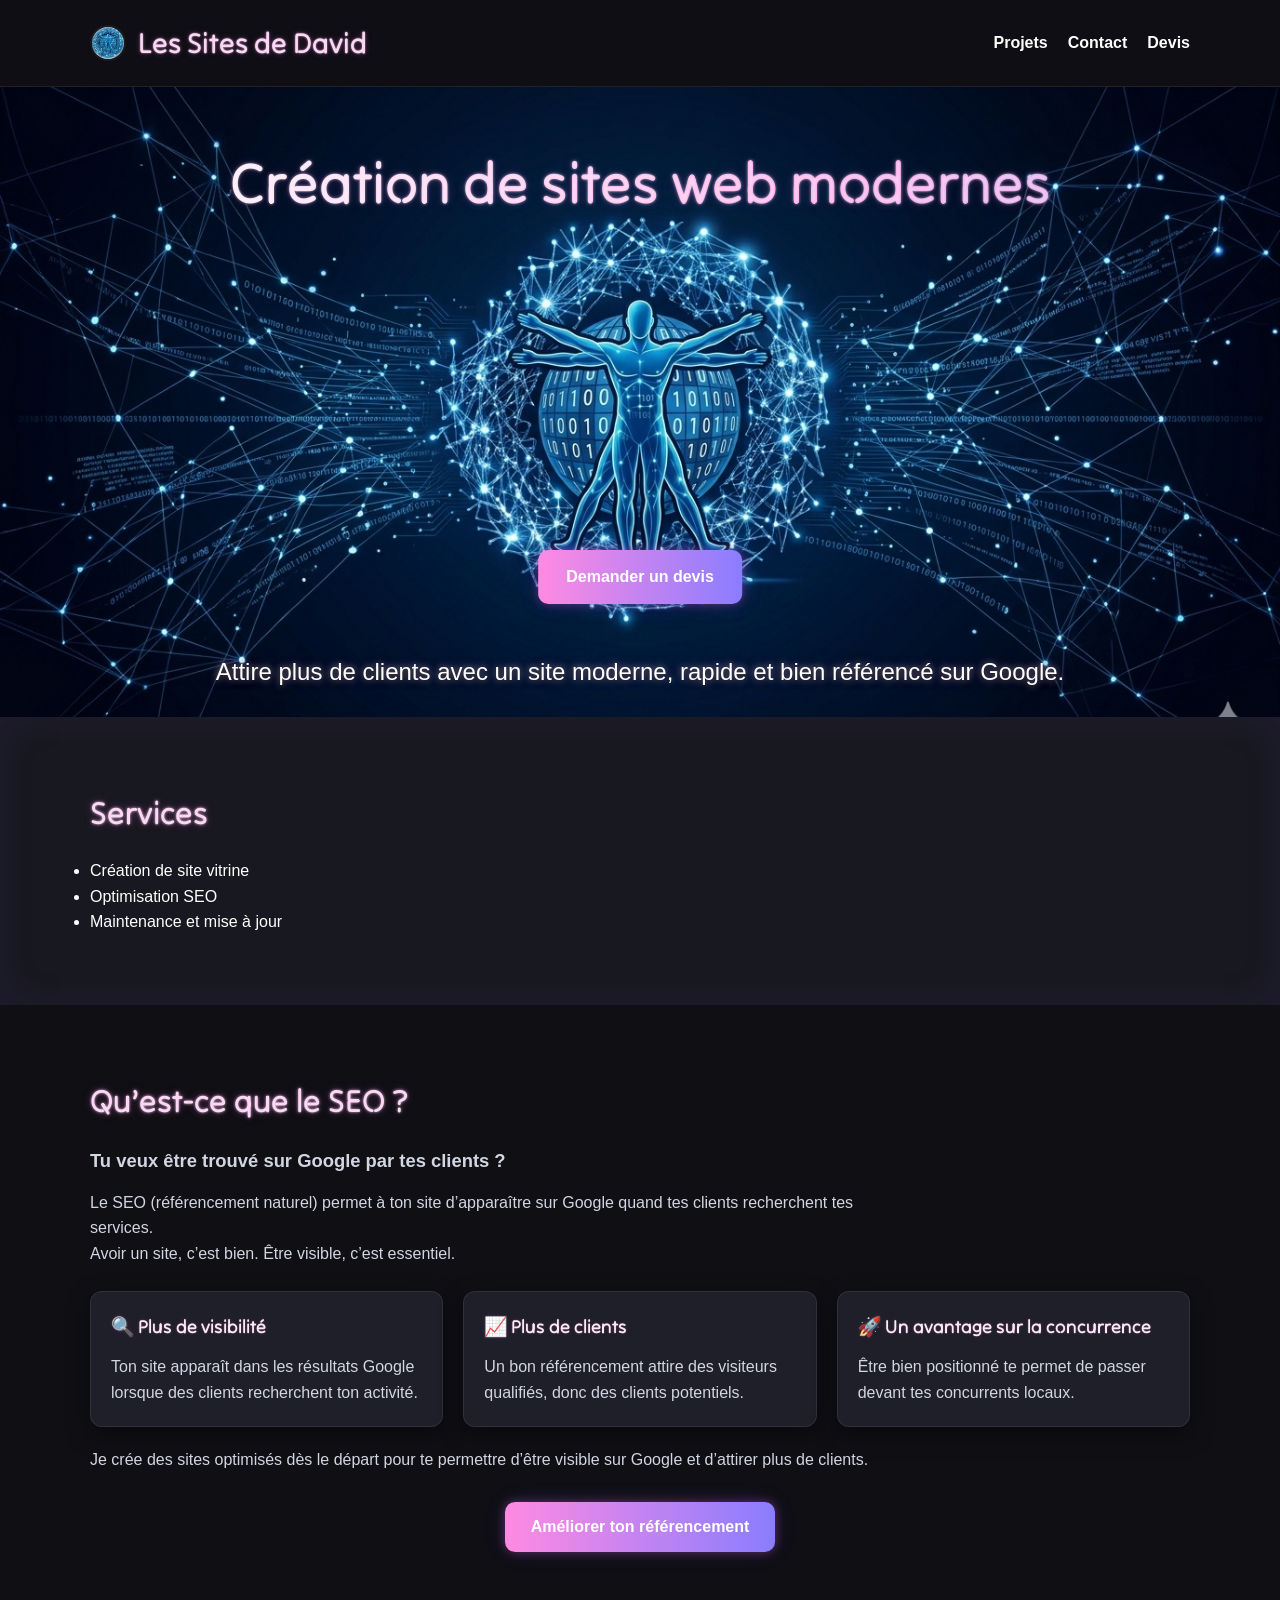
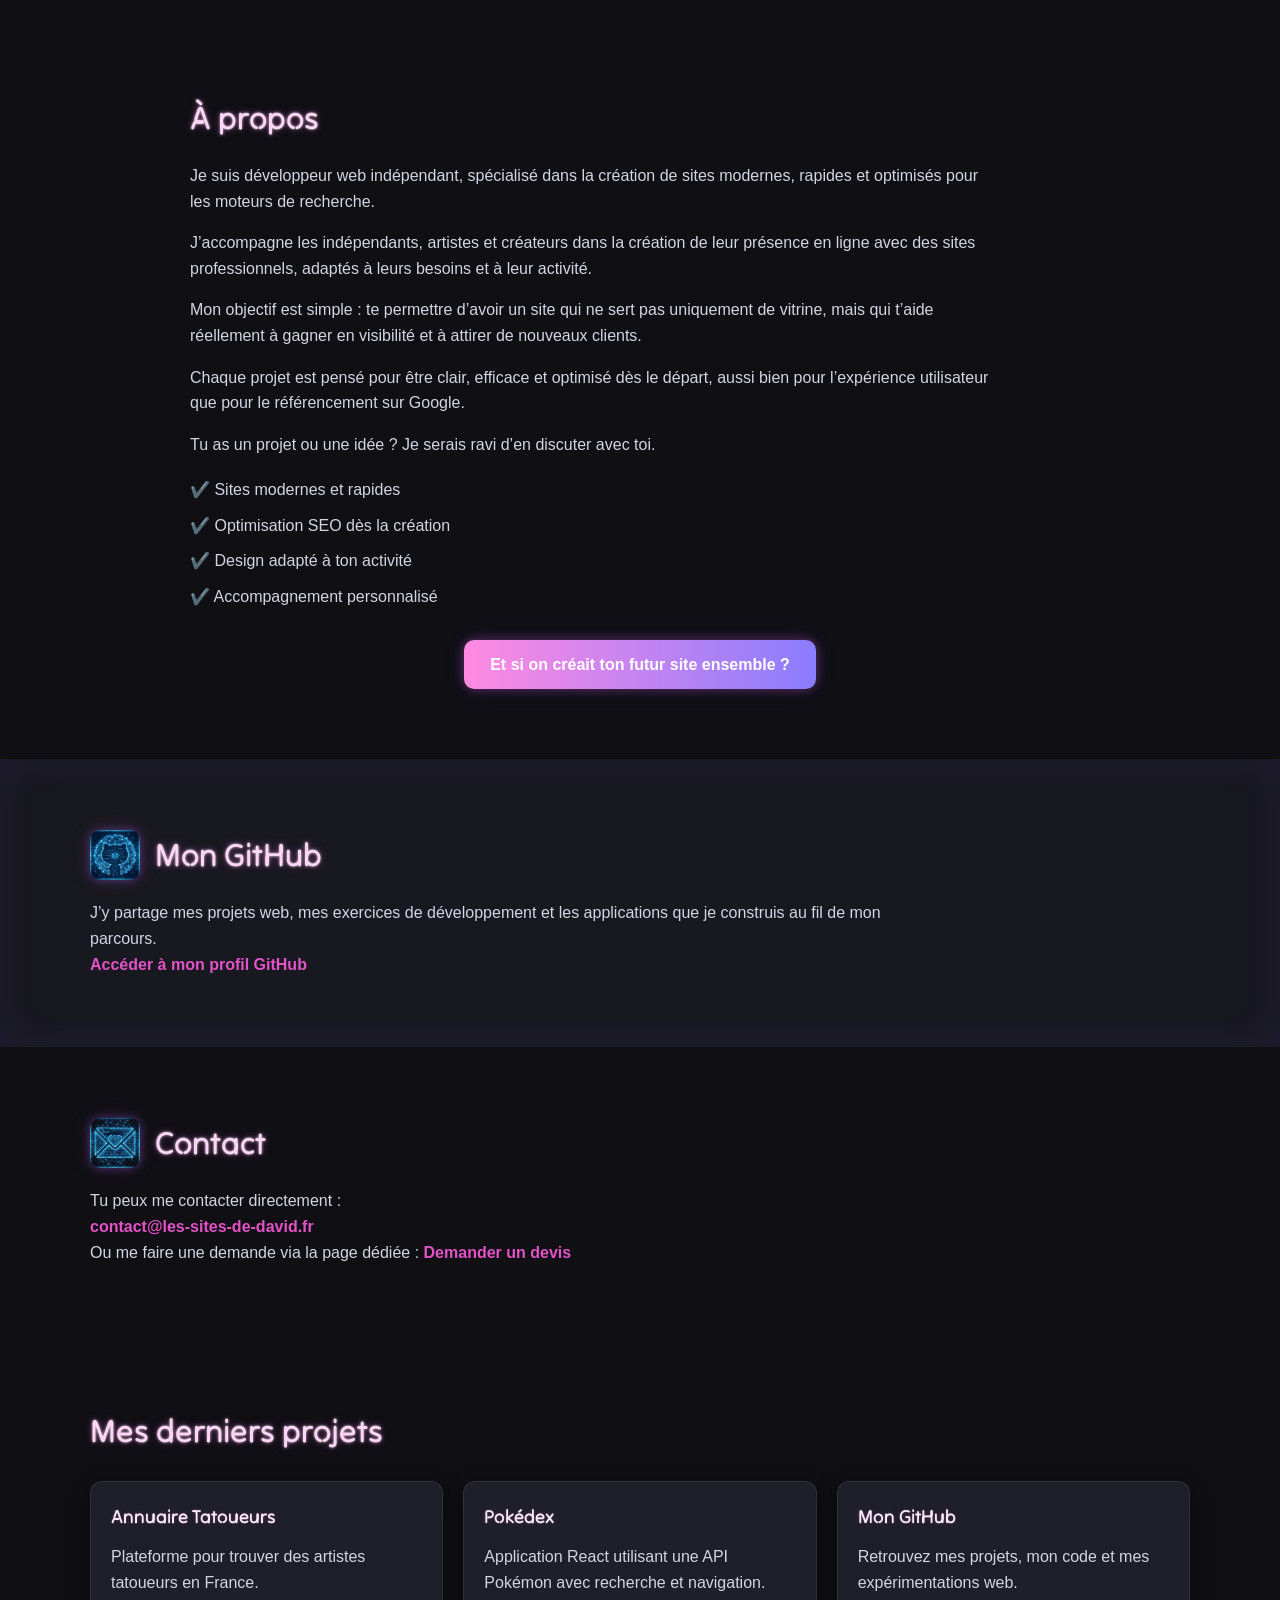
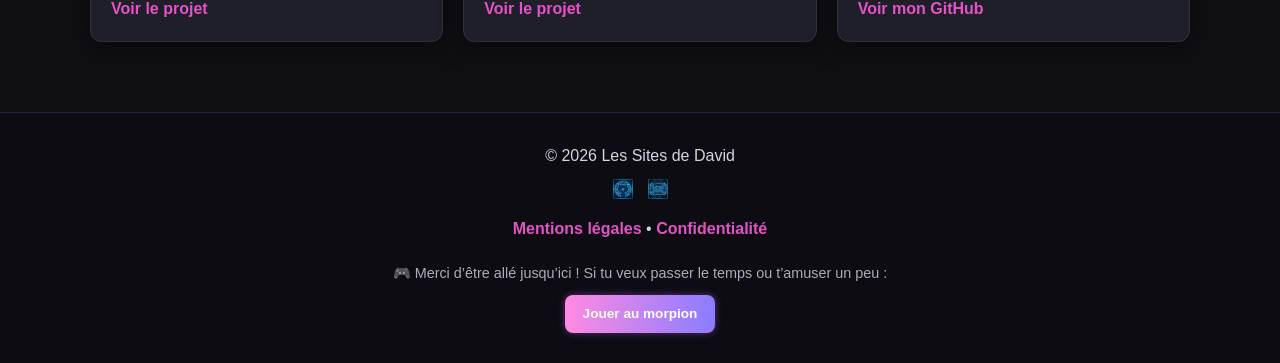
==== index.html @ b32af236 "ajout petit secret" ====
<!DOCTYPE html>
<html lang="fr">
<head>
  <meta charset="UTF-8">
  <meta name="viewport" content="width=device-width, initial-scale=1.0">
  <title>Les Sites de David | Développeur web</title>

  <meta
    name="description"
    content="Les Sites de David - Développeur web indépendant. Création de sites vitrines modernes, portfolio, projets et contact."
  >
  <meta name="author" content="David Bairet">
  <meta name="contact" content="contact@les-sites-de-david.fr">

  <link rel="icon" type="image/png" href="images/favicon.png">
  <link rel="stylesheet" href="style.css">
  <link href="https://fonts.googleapis.com/css2?family=Tilt+Neon&display=swap" rel="stylesheet">
</head>

<body>

  <!-- HEADER -->
  <header class="header">
    <div class="container">
      <h1 class="logo">
        <img src="images/logo.png" alt="Les Sites de David">
        Les Sites de David
      </h1>

      <nav>
        <ul class="nav">   
        <li><a href="#projects">Projets</a></li>
        <li><a href="#contact">Contact</a></li>
        <li><a href="devis.html" class="nav-devis">Devis</a></li>
      </nav>
    </div>
  </header>

  <!-- HERO -->
  <section class="hero">
    <div class="hero-overlay">
      <h2 class="hero-title">Création de sites web modernes</h2>
     <p class="hero-text">
  Attire plus de clients avec un site moderne, rapide et bien référencé sur Google.
</p>
      <a href="devis.html" class="cta-btn">Demander un devis</a>
    </div>
  </section>

  <!-- SERVICES -->
  <section id="services" class="section dark">
    <div class="container">
      <h2>Services</h2>
      <ul>
        <li>Création de site vitrine</li>
        <li>Optimisation SEO</li>
        <li>Maintenance et mise à jour</li>
      </ul>
    </div>
  </section>

  <!-- SEO -->
  <section class="section">
    <div class="container">
      <h2>Qu’est-ce que le SEO ?</h2>

      <p class="seo-intro">
        Tu veux être trouvé sur Google par tes clients ?
      </p>

      <p>
        Le SEO (référencement naturel) permet à ton site d’apparaître sur Google
        quand tes clients recherchent tes services.
      </p>

      <p>
        Avoir un site, c’est bien. Être visible, c’est essentiel.
      </p>

      <div class="cards">
        <div class="card">
          <h3>🔍 Plus de visibilité</h3>
          <p>
            Ton site apparaît dans les résultats Google lorsque des clients
            recherchent ton activité.
          </p>
        </div>

        <div class="card">
          <h3>📈 Plus de clients</h3>
          <p>
            Un bon référencement attire des visiteurs qualifiés, donc des clients
            potentiels.
          </p>
        </div>

        <div class="card">
          <h3>🚀 Un avantage sur la concurrence</h3>
          <p>
            Être bien positionné te permet de passer devant tes concurrents locaux.
          </p>
        </div>
      </div>

      <p class="seo-conclusion">
        Je crée des sites optimisés dès le départ pour te permettre d’être visible
        sur Google et d’attirer plus de clients.
      </p>

      <a href="devis.html" class="cta-seo">Améliorer ton référencement</a>
    </div>
  </section>

  <!-- A PROPOS -->
  <section id="about" class="section">
    <div class="container">
      <h2>À propos</h2>

      <p>
        Je suis développeur web indépendant, spécialisé dans la création de sites
        modernes, rapides et optimisés pour les moteurs de recherche.
      </p>

      <p>
        J’accompagne les indépendants, artistes et créateurs dans la création de
        leur présence en ligne avec des sites professionnels, adaptés à leurs
        besoins et à leur activité.
      </p>

      <p>
        Mon objectif est simple : te permettre d’avoir un site qui ne sert pas
        uniquement de vitrine, mais qui t’aide réellement à gagner en visibilité
        et à attirer de nouveaux clients.
      </p>

      <p>
        Chaque projet est pensé pour être clair, efficace et optimisé dès le
        départ, aussi bien pour l’expérience utilisateur que pour le référencement
        sur Google.
      </p>

      <p>
        Tu as un projet ou une idée ? Je serais ravi d’en discuter avec toi.
      </p>

      <ul class="about-list">
        <li>✔️ Sites modernes et rapides</li>
        <li>✔️ Optimisation SEO dès la création</li>
        <li>✔️ Design adapté à ton activité</li>
        <li>✔️ Accompagnement personnalisé</li>
      </ul>

      <a href="devis.html" class="cta-seo">
        Et si on créait ton futur site ensemble ?
      </a>
    </div>
  </section>

  <!-- GITHUB -->
  <section id="github" class="section dark">
    <div class="container">
      <h2 class="title-with-icon">
        <img src="images/icone-github.png" alt="GitHub">
        <span>Mon GitHub</span>
      </h2>

      <p>
        J’y partage mes projets web, mes exercices de développement
        et les applications que je construis au fil de mon parcours.
      </p>

      <p>
        <a href="https://github.com/DavidBairet" target="_blank" rel="noopener noreferrer">
          Accéder à mon profil GitHub
        </a>
      </p>
    </div>
  </section>

  <!-- CONTACT -->
  <section id="contact" class="section">
    <div class="container">
      <h2 class="title-with-icon">
        <img src="images/icone-mail.png" alt="Email">
        <span>Contact</span>
      </h2>

      <p>Tu peux me contacter directement :</p>

      <p>
        <a href="mailto:contact@les-sites-de-david.fr">
          contact@les-sites-de-david.fr
        </a>
      </p>

      <p>
        Ou me faire une demande via la page dédiée :
        <a href="devis.html">Demander un devis</a>
      </p>
    </div>
  </section>

  <!-- PROJETS -->
  <section id="projects" class="section">
    <div class="container">
      <h2>Mes derniers projets</h2>

      <div class="cards">
        <div class="card">
          <h3>Annuaire Tatoueurs</h3>
          <p>Plateforme pour trouver des artistes tatoueurs en France.</p>
          <a href="https://annuaire-tatoueurs.fr" target="_blank" rel="noopener noreferrer">
            Voir le projet
          </a>
        </div>

        <div class="card">
          <h3>Pokédex</h3>
          <p>Application React utilisant une API Pokémon avec recherche et navigation.</p>
          <a href="https://davidbairet.github.io/pokedex-react-ts/" target="_blank" rel="noopener noreferrer">
            Voir le projet
          </a>
        </div>

        <div class="card">
          <h3>Mon GitHub</h3>
          <p>Retrouvez mes projets, mon code et mes expérimentations web.</p>
          <a href="https://github.com/DavidBairet" target="_blank" rel="noopener noreferrer">
            Voir mon GitHub
          </a>
        </div>
      </div>
    </div>
  </section>

  <!-- FOOTER -->
  <footer class="footer">
    <p class="footer-copy">© 2026 Les Sites de David</p>

    <div class="footer-socials">
      <a href="https://github.com/DavidBairet" target="_blank" rel="noopener noreferrer">
        <img src="images/icone-github.png" alt="GitHub">
      </a>
      <a href="mailto:contact@les-sites-de-david.fr">
        <img src="images/icone-mail.png" alt="Email">
      </a>
    </div>

    <div class="footer-links">
      <a href="mentions-legales.html">Mentions légales</a>
      <span>•</span>
      <a href="confidentialite.html">Confidentialité</a>
    </div>

    <div class="footer-fun">
      <p>
        🎮 Merci d’être allé jusqu’ici !
        Si tu veux passer le temps ou t’amuser un peu :
      </p>

      <a href="https://davidbairet.github.io/morpion/" target="_blank" class="fun-btn">
        Jouer au morpion
      </a>
    </div>
  </footer>

  <script src="script.js"></script>
</body>
</html>
---- style.css ----
:root {
  --bg: #0f0f14;
  --bg-soft: #181820;
  --bg-card: #1f1f2a;

  --text: #ffffff;
  --text-soft: #d2d5e2;

  --accent: #e352c6;
  --accent-secondary: #7c5cff;

  --border: rgba(255, 255, 255, 0.08);
  --shadow: rgba(0, 0, 0, 0.35);
}

/* RESET */
* {
  margin: 0;
  padding: 0;
  box-sizing: border-box;
}

html {
  scroll-behavior: smooth;
}

body {
  background: var(--bg);
  color: var(--text);
  line-height: 1.6;
  font-family: Arial, sans-serif;
}

.container {
  width: 90%;
  max-width: 1100px;
  margin: auto;
}

/* HEADER */
.header {
  background: rgba(15, 15, 20, 0.9);
  backdrop-filter: blur(10px);
  border-bottom: 1px solid var(--border);
  padding: 20px 0;
}

.header .container {
  display: flex;
  justify-content: space-between;
  align-items: center;
}

/* LOGO */
.logo {
  font-family: "Tilt Neon", sans-serif;
  font-size: 1.8rem;
  font-weight: 700;
  color: #ffd6f7;
  text-shadow:
    0 0 2px rgba(255, 255, 255, 0.7),
    0 0 6px rgba(227, 82, 198, 0.35);
}

/* NAV */
.nav {
  list-style: none;
  display: flex;
  gap: 20px;
}

.nav a {
  color: var(--text);
  text-decoration: none;
  transition: 0.3s;
}

.nav a:hover {
  color: #ffd6f7;
  text-shadow:
    0 0 2px rgba(255, 255, 255, 0.6),
    0 0 6px rgba(227, 82, 198, 0.3);
}

/* HERO */
.hero {
  position: relative;
  height: 70vh;
  min-height: 500px;
  background: url("images/fond.png") center/cover no-repeat;
  background-position: center 30%;
  overflow: hidden;
}

.hero-overlay {
  display: flex;
  align-items: center;
  justify-content: center;
  height: 100%;
}

/* TITRE HERO */
.hero-title {
  position: absolute;
  top: 10%;
  left: 50%;
  transform: translateX(-50%);
  width: min(90%, 1000px);
  text-align: center;

  font-family: "Tilt Neon", sans-serif;
  font-size: 3.6rem;
  line-height: 1.15;

  background: linear-gradient(90deg, #ffffff, #ff8ae2, #8a7dff, #ffffff);
  background-size: 200% auto;

 background-clip: text;
-webkit-background-clip: text;
-webkit-text-fill-color: transparent;

  text-shadow:
    0 0 3px rgba(255, 255, 255, 0.6),
    0 0 8px rgba(227, 82, 198, 0.25);

  animation: gradientMove 10s linear infinite;
}

/* TEXTE HERO */
.hero-text {
  position: absolute;
  bottom: 4%;
  left: 50%;
  transform: translateX(-50%);
  width: min(90%, 900px);
  text-align: center;

  font-size: 1.5rem;
  font-weight: 500;
  color: #ffffff;

  text-shadow:
    0 2px 6px rgba(0, 0, 0, 0.95),
    0 0 6px rgba(255, 255, 255, 0.55),
    0 0 12px rgba(227, 82, 198, 0.35);
}

/* ANIMATION */
@keyframes gradientMove {
  0% {
    background-position: 0% center;
  }
  100% {
    background-position: 200% center;
  }
}

/* TITRES */
h1, h2, h3 {
  font-family: "Tilt Neon", sans-serif;
}

/* SECTIONS */
.section {
  padding: 70px 0;
}

.section h1,
.section h2 {
  font-size: 2rem;
  margin-bottom: 20px;
  color: #ffd6f7;
  text-shadow:
    0 0 3px rgba(255, 255, 255, 0.75),
    0 0 8px rgba(227, 82, 198, 0.4);
}

.dark {
  background: var(--bg-soft);
  box-shadow: inset 0 0 40px rgba(124, 92, 255, 0.08);
}

/* CARDS */
.cards {
  display: flex;
  gap: 20px;
  margin-top: 25px;
  flex-wrap: wrap;
}

.card {
  background: var(--bg-card);
  padding: 20px;
  border-radius: 12px;
  flex: 1 1 300px;
  border: 1px solid var(--border);
  transition: 0.3s;
  box-shadow: 0 8px 24px var(--shadow);
}

.card h3 {
  margin-bottom: 12px;
  color: #ffe8fb;
  text-shadow:
    0 0 1px rgba(255, 255, 255, 0.55),
    0 0 4px rgba(227, 82, 198, 0.2);
}



/* ICONES */
.title-with-icon {
  display: flex;
  align-items: center;
  gap: 15px;
}

.title-with-icon img {
  width: 50px;
  height: 50px;
  object-fit: contain;
  border-radius: 10px;

  filter:
    drop-shadow(0 0 4px rgba(124, 92, 255, 0.35))
    drop-shadow(0 0 8px rgba(227, 82, 198, 0.18));
}

/* TEXTES */
.section p {
  color: var(--text-soft);
  max-width: 800px;
}

/* LIENS */
a {
  color: var(--accent);
  text-decoration: none;
  font-weight: 600;
}

a:hover {
  color: #ffffff;
  text-shadow:
    0 0 2px rgba(255, 255, 255, 0.55),
    0 0 6px rgba(227, 82, 198, 0.3);
}

/* BOUTON HERO */
.cta-btn {
  position: absolute;
  left: 50%;
  bottom: 18%;
  transform: translateX(-50%);
  display: inline-block;
  padding: 14px 28px;
  border: none;
  border-radius: 10px;
  background: linear-gradient(90deg, #ff8ae2, #8a7dff);
  color: #ffffff;
  font-weight: 700;
  text-decoration: none;
  cursor: pointer;
  box-shadow:
    0 0 10px rgba(227, 82, 198, 0.35),
    0 0 20px rgba(124, 92, 255, 0.2);
  transition: 0.3s;
}

.cta-btn:hover {
  transform: translateX(-50%) translateY(-2px);
  color: #ffffff;
  box-shadow:
    0 0 14px rgba(227, 82, 198, 0.5),
    0 0 26px rgba(124, 92, 255, 0.3);
}

/* FORMULAIRE DEVIS */
.devis-form {
  max-width: 720px;
  margin: 30px auto 0;
}

.form-group {
  display: flex;
  flex-direction: column;
  margin-bottom: 20px;
}

.form-group label {
  margin-bottom: 8px;
  font-weight: 600;
}

.form-group input,
.form-group select,
.form-group textarea {
  width: 100%;
  padding: 14px 16px;
  border: 1px solid rgba(255, 255, 255, 0.18);
  border-radius: 12px;
  font: inherit;
  background: rgba(255, 255, 255, 0.06);
  color: #fff;
}

.form-group input::placeholder,
.form-group textarea::placeholder {
  color: rgba(255, 255, 255, 0.65);
}

.form-group textarea {
  resize: vertical;
  min-height: 160px;
}

.checkbox-group {
  margin-top: 10px;
}

.checkbox-label {
  display: flex;
  align-items: flex-start;
  gap: 10px;
  line-height: 1.5;
  font-weight: 400;
}

.checkbox-label input {
  width: auto;
  margin-top: 4px;
}

.form-note {
  margin-bottom: 20px;
  font-size: 0.95rem;
  opacity: 0.85;
  text-align: center;
}

/* BOUTON DU FORMULAIRE */
.devis-form .cta-btn {
  position: static;
  left: auto;
  bottom: auto;
  transform: none;
  display: block;
  width: fit-content;
  margin: 30px auto 0;
  padding: 14px 32px;
}

.devis-form .cta-btn:hover {
  transform: translateY(-2px);
}

/* FOOTER */
.footer {
  text-align: center;
  padding: 30px 20px;
  background: #0c0c12;
  border-top: 1px solid rgba(124, 92, 255, 0.2);
  color: var(--text-soft);
}

.footer-socials {
  display: flex;
  justify-content: center;
  gap: 15px;
  margin: 10px 0;
}

.footer-socials img {
  width: 20px;
  height: 20px;
  filter: none;
}

/* RESPONSIVE */
@media (max-width: 768px) {
  .hero {
    height: 75vh;
    background-position: center 35%;
  }

  .hero-title {
    font-size: 2.4rem;
  }

  .hero-text {
    font-size: 1.1rem;
  }

  .header .container {
    flex-direction: column;
    gap: 15px;
  }

  .nav {
    flex-wrap: wrap;
    justify-content: center;
  }

  .devis-form .cta-btn {
    width: 100%;
  }
}
.seo-intro {
  font-size: 1.15rem;
  font-weight: 600;
  margin-bottom: 14px;
  color: #ffffff;
}

.seo-conclusion {
  margin-top: 20px;
}

.cta-seo {
  display: block;
  width: fit-content;
  margin: 30px auto 0;
  padding: 12px 26px;
  border-radius: 10px;
  background: linear-gradient(90deg, #ff8ae2, #8a7dff);
  color: #fff;
  font-weight: 700;
  text-decoration: none;
  box-shadow:
    0 0 10px rgba(227, 82, 198, 0.35),
    0 0 20px rgba(124, 92, 255, 0.2);
  transition: 0.3s;
}

.cta-seo:hover {
  transform: translateY(-2px);
  color: #ffffff;
  box-shadow:
    0 0 14px rgba(227, 82, 198, 0.5),
    0 0 26px rgba(124, 92, 255, 0.3);
}
/* A PROPOS */
#about .container {
  max-width: 900px;
}

#about p {
  margin-bottom: 16px;
}

.about-list {
  margin: 20px 0 24px;
  padding: 0;
  list-style: none;
}

.about-list li {
  margin-bottom: 10px;
  color: var(--text-soft);
  font-weight: 500;
}
.logo {
  display: flex;
  align-items: center;
  gap: 12px;
}

.logo img {
   width: 36px;
  height: 36px;
  border-radius: 50%;
  padding: 2px;
  background: rgba(255,255,255,0.05);
}

  .footer-fun {
  margin-top: 20px;
  text-align: center;
}

.footer-fun p {
  font-size: 0.9rem;
  opacity: 0.8;
  margin-bottom: 10px;
}

.fun-btn {
  display: inline-block;
  padding: 8px 18px;
  border-radius: 8px;
  background: linear-gradient(90deg, #ff8ae2, #8a7dff);
  color: #fff;
  font-size: 0.85rem;
  text-decoration: none;
  box-shadow:
    0 0 6px rgba(227, 82, 198, 0.3),
    0 0 12px rgba(124, 92, 255, 0.2);
  transition: 0.3s;
}

.fun-btn:hover {
  transform: translateY(-2px);
  box-shadow:
    0 0 10px rgba(227, 82, 198, 0.5),
    0 0 18px rgba(124, 92, 255, 0.3);
}
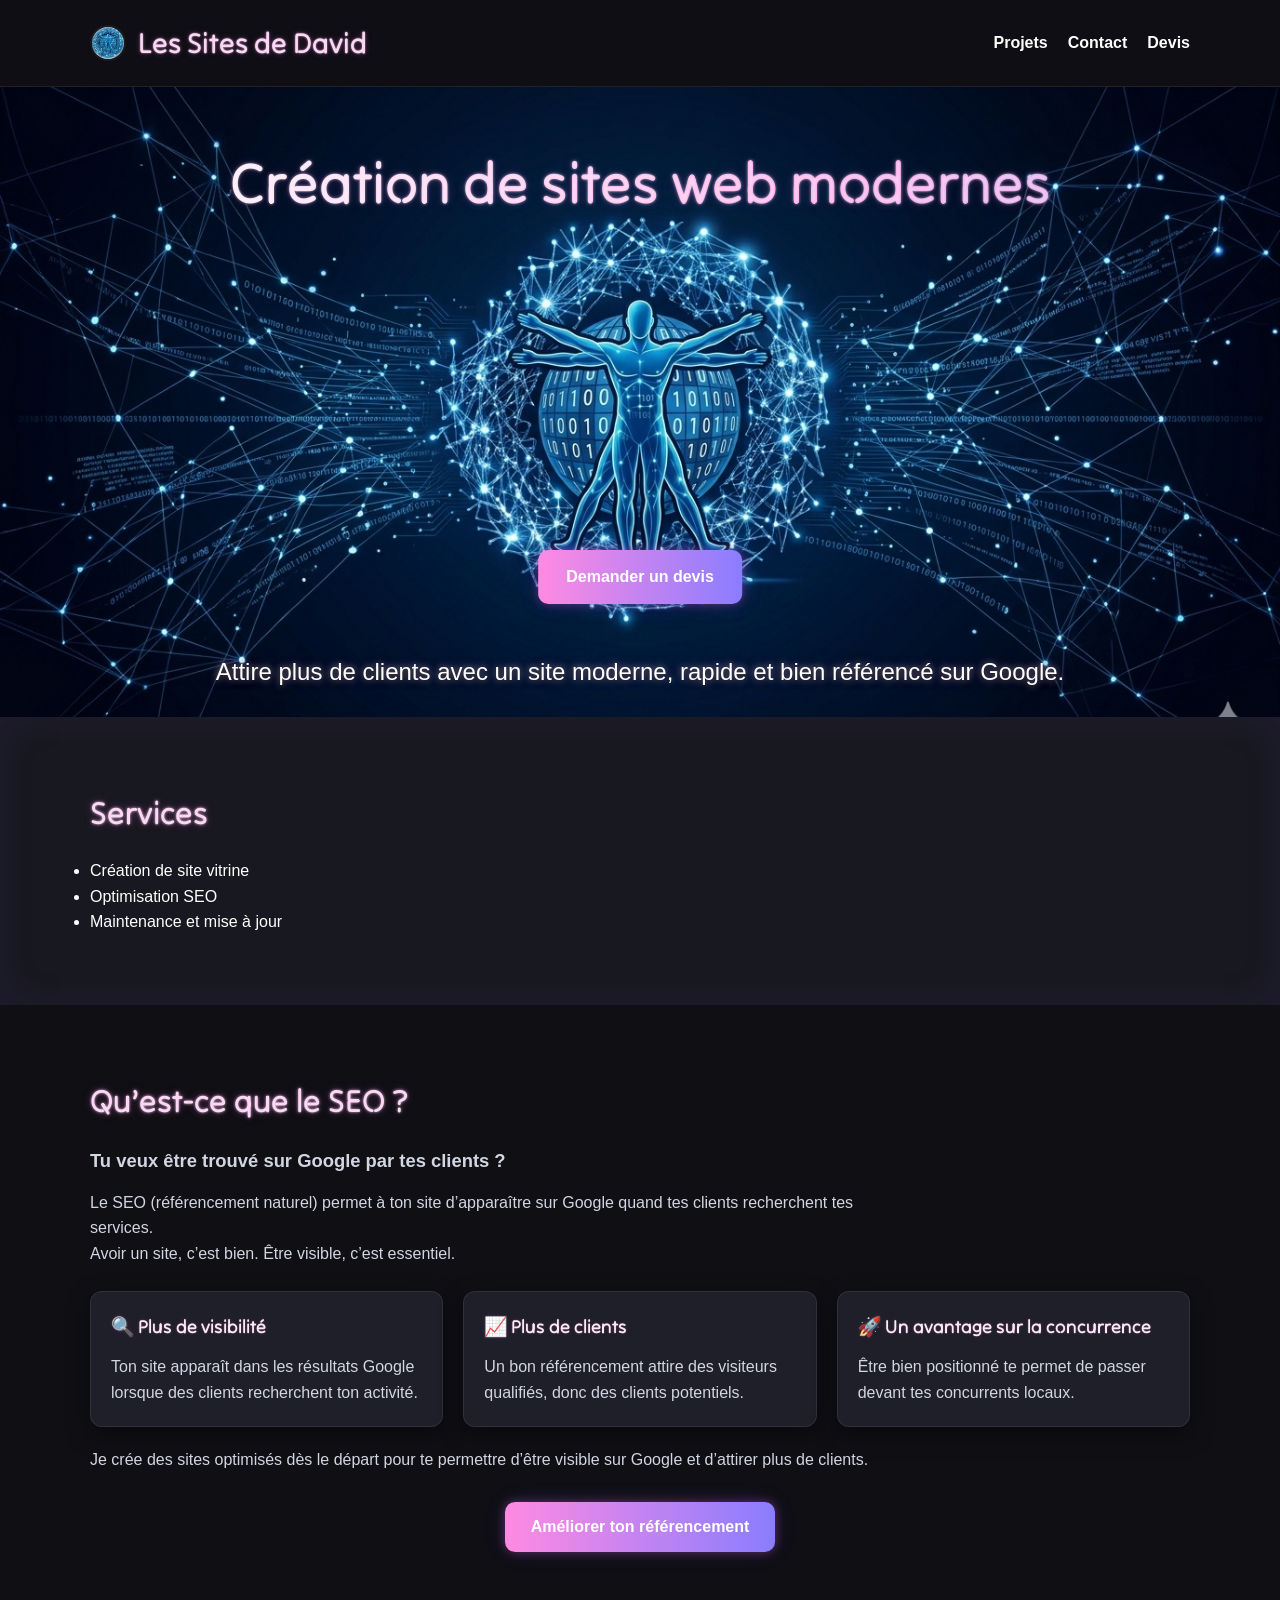
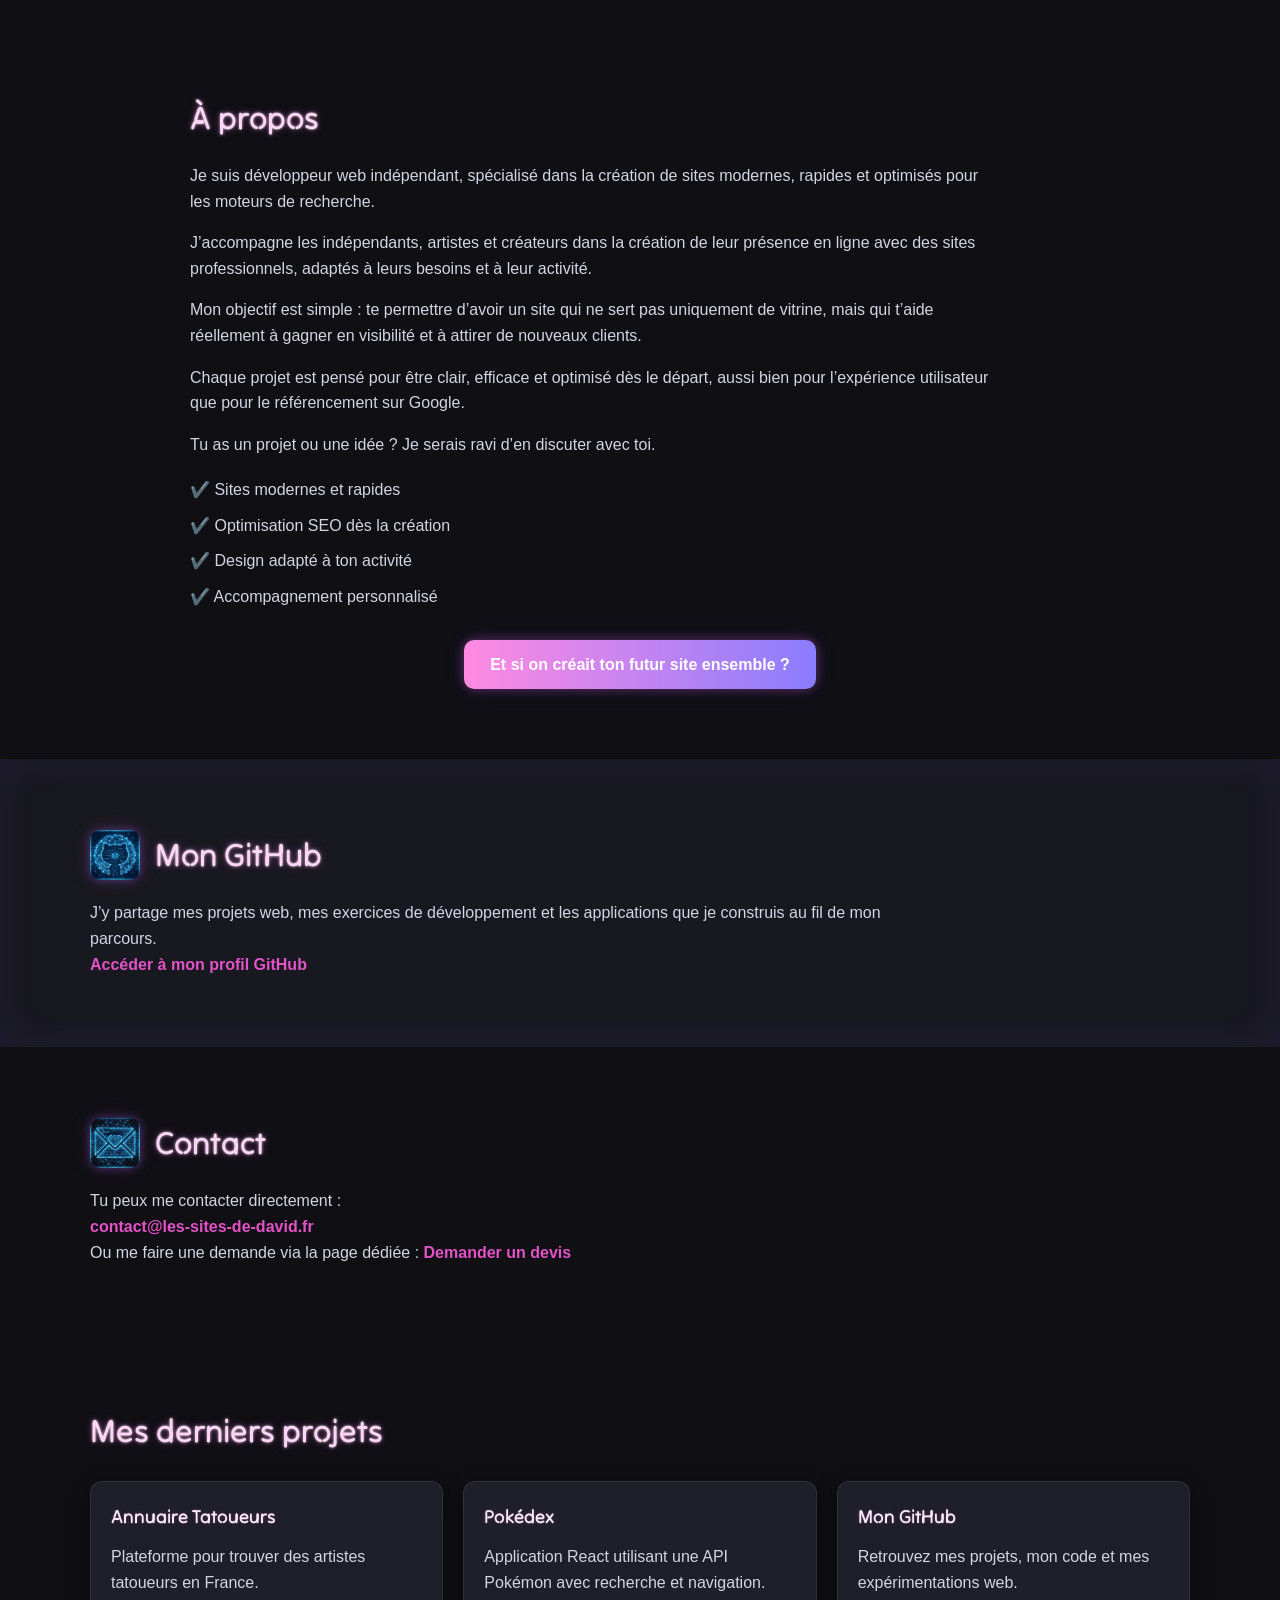
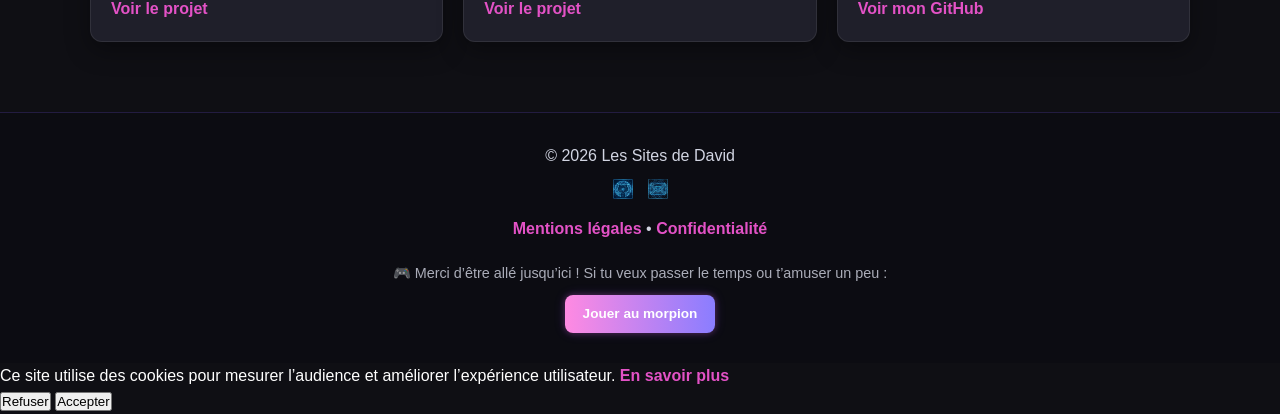
==== commit 013c9efb: "ajout cookies" ====
--- a/index.html
+++ b/index.html
@@ -16,7 +16,6 @@
   <link rel="stylesheet" href="style.css">
   <link href="https://fonts.googleapis.com/css2?family=Tilt+Neon&display=swap" rel="stylesheet">
 </head>
-
 <body>
 
   <!-- HEADER -->
@@ -28,10 +27,11 @@
       </h1>
 
       <nav>
-        <ul class="nav">   
-        <li><a href="#projects">Projets</a></li>
-        <li><a href="#contact">Contact</a></li>
-        <li><a href="devis.html" class="nav-devis">Devis</a></li>
+        <ul class="nav">
+          <li><a href="#projects">Projets</a></li>
+          <li><a href="#contact">Contact</a></li>
+          <li><a href="devis.html" class="nav-devis">Devis</a></li>
+        </ul>
       </nav>
     </div>
   </header>
@@ -40,9 +40,9 @@
   <section class="hero">
     <div class="hero-overlay">
       <h2 class="hero-title">Création de sites web modernes</h2>
-     <p class="hero-text">
-  Attire plus de clients avec un site moderne, rapide et bien référencé sur Google.
-</p>
+      <p class="hero-text">
+        Attire plus de clients avec un site moderne, rapide et bien référencé sur Google.
+      </p>
       <a href="devis.html" class="cta-btn">Demander un devis</a>
     </div>
   </section>
@@ -264,6 +264,20 @@
     </div>
   </footer>
 
+  <!-- BANNIÈRE COOKIES -->
+  <div id="cookie-banner" class="cookie-banner" hidden>
+    <div class="cookie-banner__content">
+      <p>
+        Ce site utilise des cookies pour mesurer l’audience et améliorer l’expérience utilisateur.
+        <a href="confidentialite.html">En savoir plus</a>
+      </p>
+      <div class="cookie-banner__actions">
+        <button id="cookie-refuse" type="button" class="cookie-btn cookie-btn--secondary">Refuser</button>
+        <button id="cookie-accept" type="button" class="cookie-btn cookie-btn--primary">Accepter</button>
+      </div>
+    </div>
+  </div>
+
   <script src="script.js"></script>
 </body>
 </html>
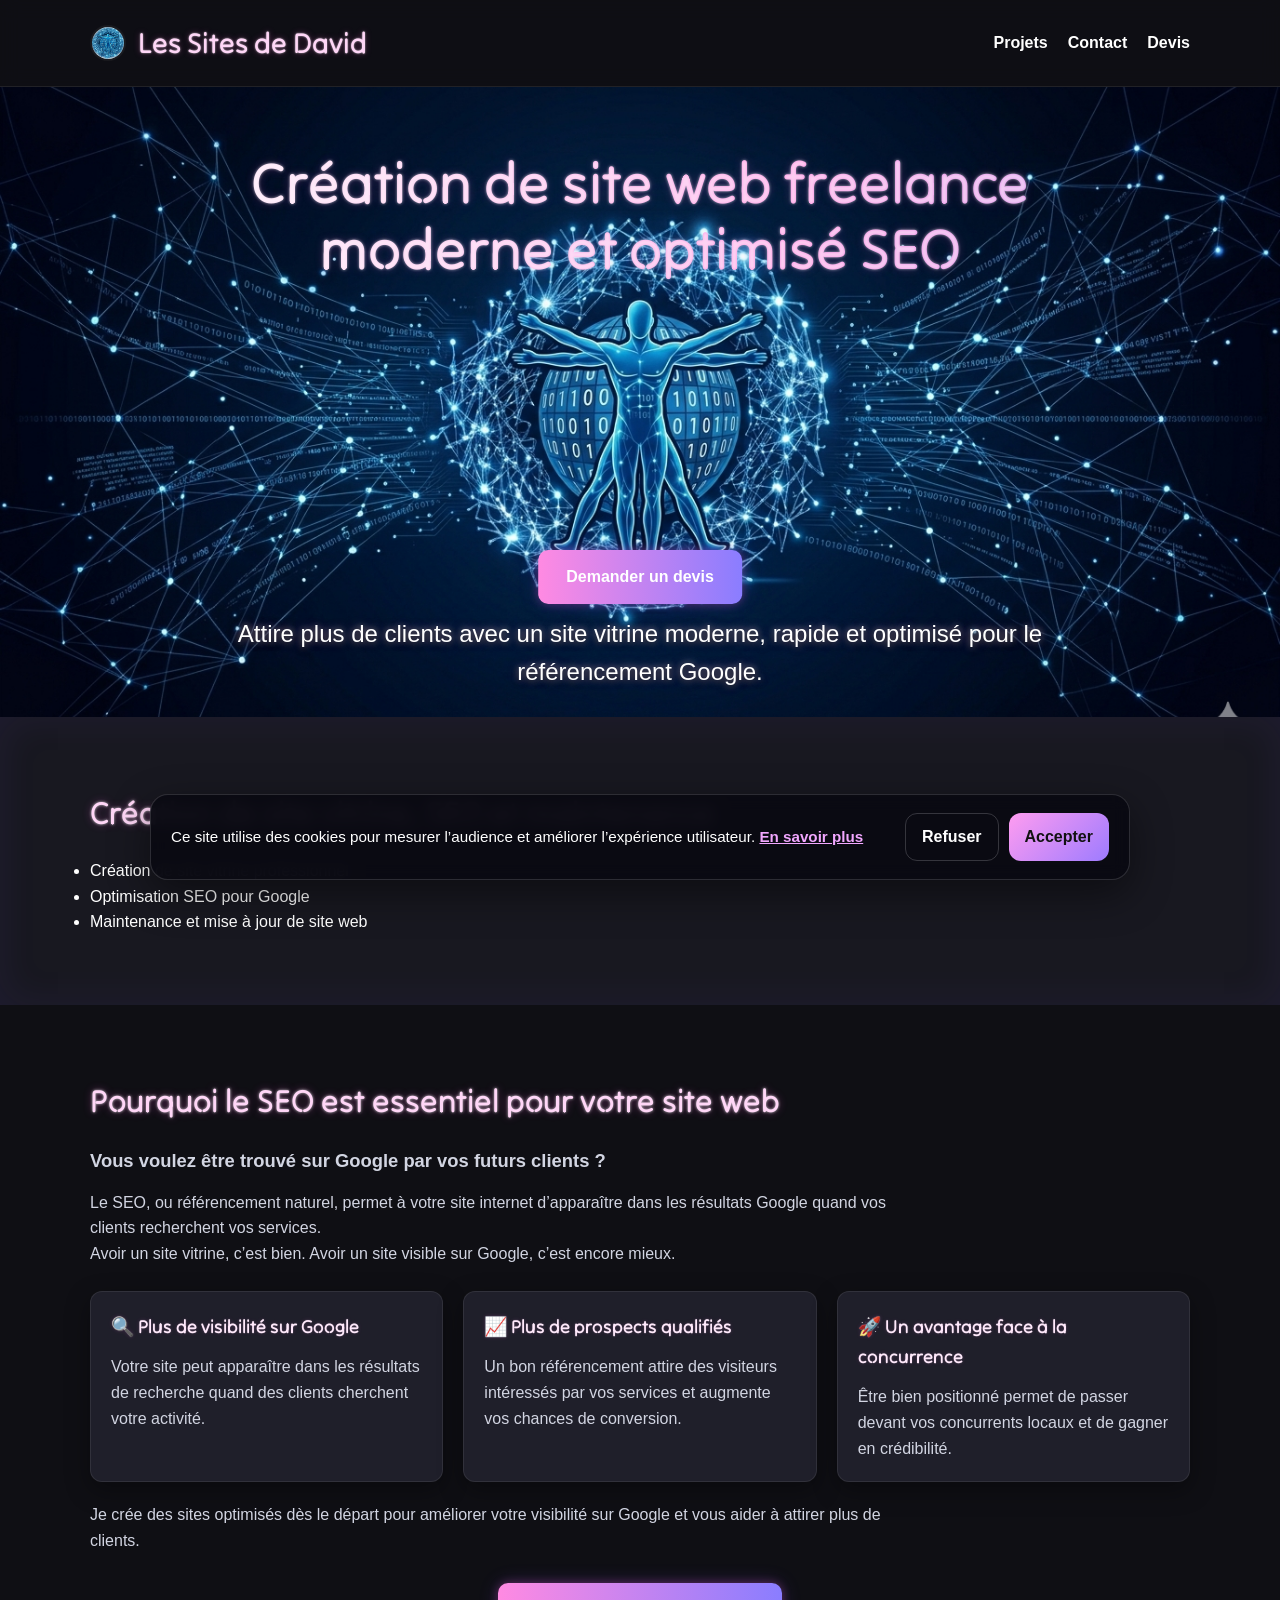
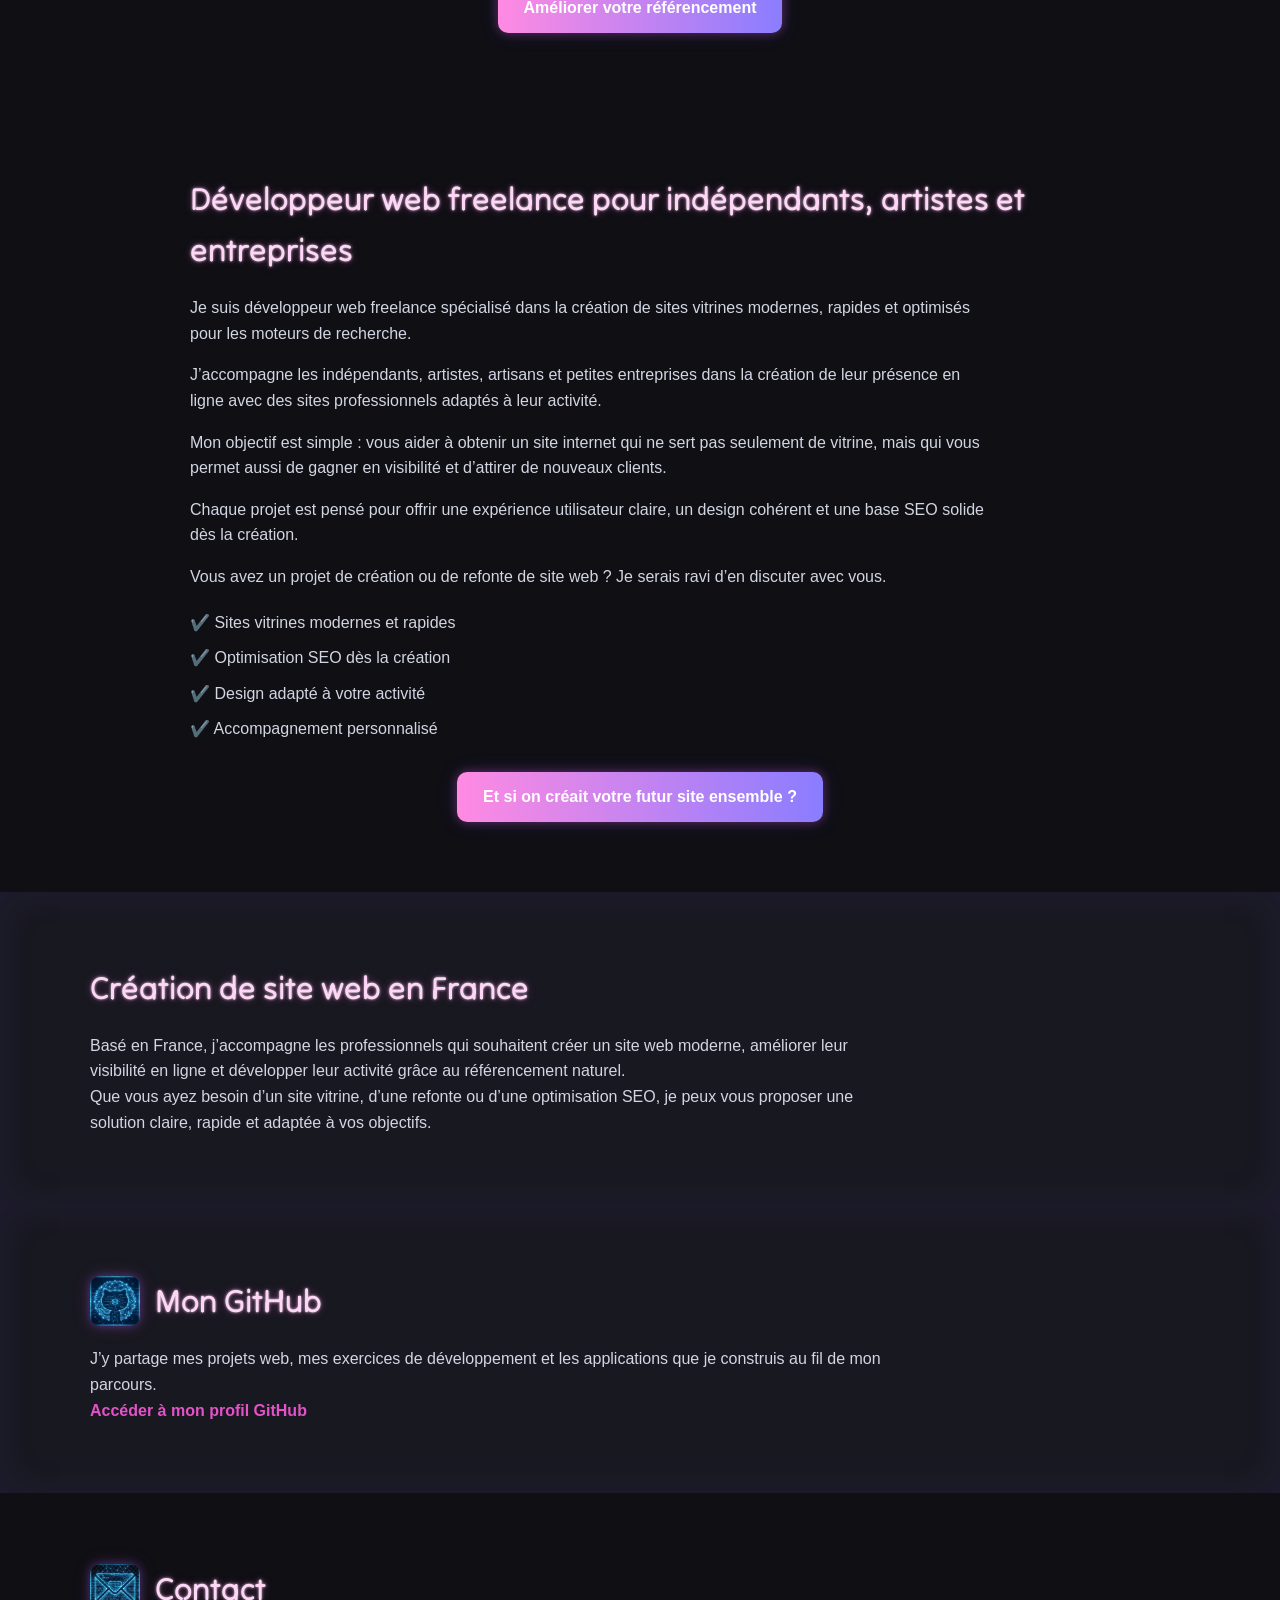
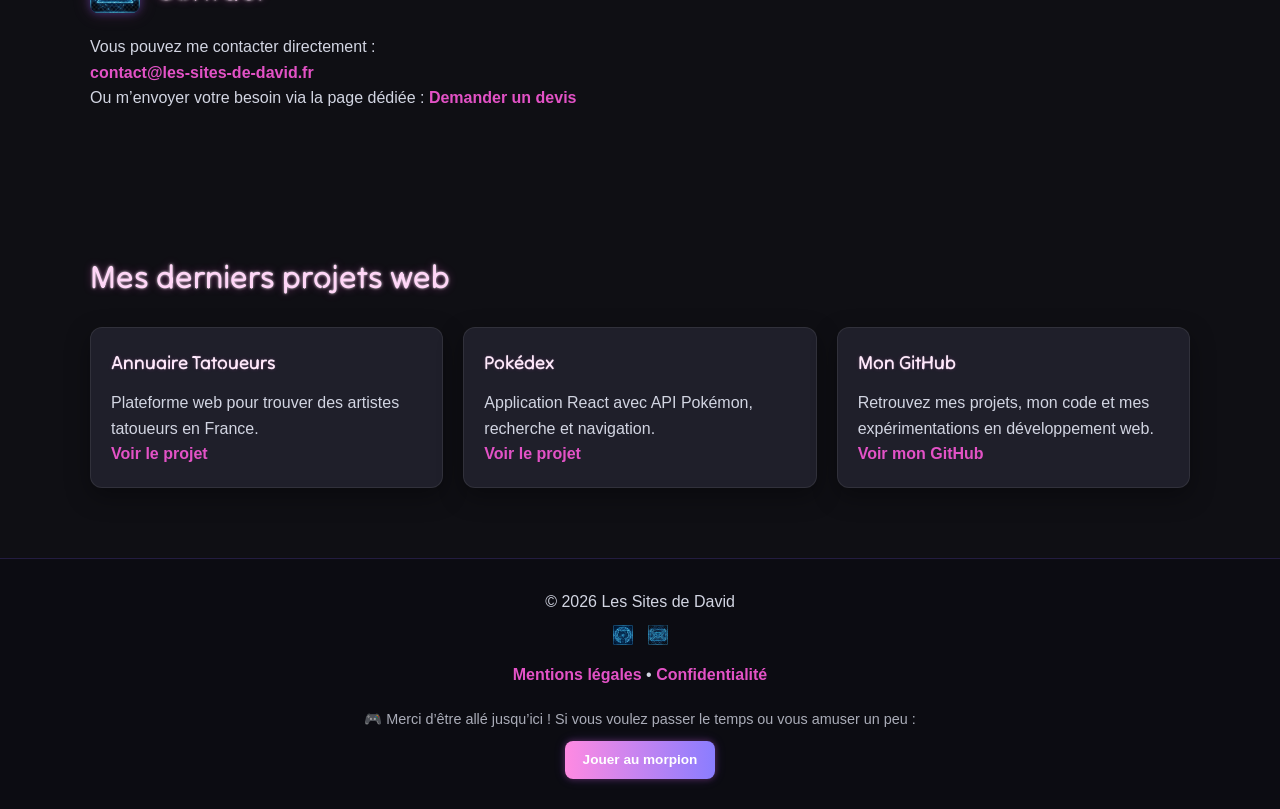
==== commit 23faebff: "ajout xml" ====
--- a/index.html
+++ b/index.html
@@ -3,28 +3,62 @@
 <head>
   <meta charset="UTF-8">
   <meta name="viewport" content="width=device-width, initial-scale=1.0">
-  <title>Les Sites de David | Développeur web</title>
-
+
+  <title>Création de site web freelance | Site vitrine & SEO - Les Sites de David</title>
   <meta
     name="description"
-    content="Les Sites de David - Développeur web indépendant. Création de sites vitrines modernes, portfolio, projets et contact."
+    content="Développeur web freelance en France. Création de sites vitrines modernes, rapides et optimisés SEO pour attirer plus de clients sur Google. Devis gratuit."
   >
   <meta name="author" content="David Bairet">
   <meta name="contact" content="contact@les-sites-de-david.fr">
+  <meta name="robots" content="index, follow">
+  <link rel="canonical" href="https://les-sites-de-david.fr/">
+
+  <!-- Open Graph -->
+  <meta property="og:type" content="website">
+  <meta property="og:locale" content="fr_FR">
+  <meta property="og:site_name" content="Les Sites de David">
+  <meta property="og:title" content="Création de site web freelance | Site vitrine & SEO - Les Sites de David">
+  <meta property="og:description" content="Création de sites vitrines modernes, rapides et optimisés SEO pour attirer plus de clients sur Google.">
+  <meta property="og:url" content="https://les-sites-de-david.fr/">
+  <meta property="og:image" content="https://les-sites-de-david.fr/images/logo.png">
+
+  <!-- Twitter -->
+  <meta name="twitter:card" content="summary_large_image">
+  <meta name="twitter:title" content="Création de site web freelance | Site vitrine & SEO - Les Sites de David">
+  <meta name="twitter:description" content="Développeur web freelance en France. Création de sites vitrines modernes et optimisés pour le référencement Google.">
+  <meta name="twitter:image" content="https://les-sites-de-david.fr/images/logo.png">
 
   <link rel="icon" type="image/png" href="images/favicon.png">
   <link rel="stylesheet" href="style.css">
   <link href="https://fonts.googleapis.com/css2?family=Tilt+Neon&display=swap" rel="stylesheet">
+
+  <script type="application/ld+json">
+  {
+    "@context": "https://schema.org",
+    "@type": "ProfessionalService",
+    "name": "Les Sites de David",
+    "url": "https://les-sites-de-david.fr/",
+    "logo": "https://les-sites-de-david.fr/images/logo.png",
+    "image": "https://les-sites-de-david.fr/images/logo.png",
+    "description": "Développeur web freelance spécialisé dans la création de sites vitrines modernes, rapides et optimisés SEO.",
+    "email": "contact@les-sites-de-david.fr",
+    "areaServed": "FR",
+    "sameAs": [
+      "https://github.com/DavidBairet"
+    ]
+  }
+  </script>
 </head>
 <body>
 
   <!-- HEADER -->
   <header class="header">
     <div class="container">
-      <h1 class="logo">
-        <img src="images/logo.png" alt="Les Sites de David">
+      <p class="logo">
+        <img src="images/logo.png" alt="Les Sites de David, développeur web freelance">
         Les Sites de David
-      </h1>
+      </p>
 
       <nav>
         <ul class="nav">
@@ -39,9 +73,9 @@
   <!-- HERO -->
   <section class="hero">
     <div class="hero-overlay">
-      <h2 class="hero-title">Création de sites web modernes</h2>
+      <h1 class="hero-title">Création de site web freelance moderne et optimisé SEO</h1>
       <p class="hero-text">
-        Attire plus de clients avec un site moderne, rapide et bien référencé sur Google.
+        Attire plus de clients avec un site vitrine moderne, rapide et optimisé pour le référencement Google.
       </p>
       <a href="devis.html" class="cta-btn">Demander un devis</a>
     </div>
@@ -50,11 +84,11 @@
   <!-- SERVICES -->
   <section id="services" class="section dark">
     <div class="container">
-      <h2>Services</h2>
+      <h2>Création de site vitrine, SEO et maintenance</h2>
       <ul>
-        <li>Création de site vitrine</li>
-        <li>Optimisation SEO</li>
-        <li>Maintenance et mise à jour</li>
+        <li>Création de site vitrine professionnel</li>
+        <li>Optimisation SEO pour Google</li>
+        <li>Maintenance et mise à jour de site web</li>
       </ul>
     </div>
   </section>
@@ -62,97 +96,106 @@
   <!-- SEO -->
   <section class="section">
     <div class="container">
-      <h2>Qu’est-ce que le SEO ?</h2>
+      <h2>Pourquoi le SEO est essentiel pour votre site web</h2>
 
       <p class="seo-intro">
-        Tu veux être trouvé sur Google par tes clients ?
-      </p>
-
-      <p>
-        Le SEO (référencement naturel) permet à ton site d’apparaître sur Google
-        quand tes clients recherchent tes services.
-      </p>
-
-      <p>
-        Avoir un site, c’est bien. Être visible, c’est essentiel.
+        Vous voulez être trouvé sur Google par vos futurs clients ?
+      </p>
+
+      <p>
+        Le SEO, ou référencement naturel, permet à votre site internet d’apparaître dans les résultats Google
+        quand vos clients recherchent vos services.
+      </p>
+
+      <p>
+        Avoir un site vitrine, c’est bien. Avoir un site visible sur Google, c’est encore mieux.
       </p>
 
       <div class="cards">
         <div class="card">
-          <h3>🔍 Plus de visibilité</h3>
+          <h3>🔍 Plus de visibilité sur Google</h3>
           <p>
-            Ton site apparaît dans les résultats Google lorsque des clients
-            recherchent ton activité.
+            Votre site peut apparaître dans les résultats de recherche quand des clients cherchent votre activité.
           </p>
         </div>
 
         <div class="card">
-          <h3>📈 Plus de clients</h3>
+          <h3>📈 Plus de prospects qualifiés</h3>
           <p>
-            Un bon référencement attire des visiteurs qualifiés, donc des clients
-            potentiels.
+            Un bon référencement attire des visiteurs intéressés par vos services et augmente vos chances de conversion.
           </p>
         </div>
 
         <div class="card">
-          <h3>🚀 Un avantage sur la concurrence</h3>
+          <h3>🚀 Un avantage face à la concurrence</h3>
           <p>
-            Être bien positionné te permet de passer devant tes concurrents locaux.
+            Être bien positionné permet de passer devant vos concurrents locaux et de gagner en crédibilité.
           </p>
         </div>
       </div>
 
       <p class="seo-conclusion">
-        Je crée des sites optimisés dès le départ pour te permettre d’être visible
-        sur Google et d’attirer plus de clients.
-      </p>
-
-      <a href="devis.html" class="cta-seo">Améliorer ton référencement</a>
+        Je crée des sites optimisés dès le départ pour améliorer votre visibilité sur Google et vous aider à attirer plus de clients.
+      </p>
+
+      <a href="devis.html" class="cta-seo">Améliorer votre référencement</a>
     </div>
   </section>
 
   <!-- A PROPOS -->
   <section id="about" class="section">
     <div class="container">
-      <h2>À propos</h2>
-
-      <p>
-        Je suis développeur web indépendant, spécialisé dans la création de sites
-        modernes, rapides et optimisés pour les moteurs de recherche.
-      </p>
-
-      <p>
-        J’accompagne les indépendants, artistes et créateurs dans la création de
-        leur présence en ligne avec des sites professionnels, adaptés à leurs
-        besoins et à leur activité.
-      </p>
-
-      <p>
-        Mon objectif est simple : te permettre d’avoir un site qui ne sert pas
-        uniquement de vitrine, mais qui t’aide réellement à gagner en visibilité
-        et à attirer de nouveaux clients.
-      </p>
-
-      <p>
-        Chaque projet est pensé pour être clair, efficace et optimisé dès le
-        départ, aussi bien pour l’expérience utilisateur que pour le référencement
-        sur Google.
-      </p>
-
-      <p>
-        Tu as un projet ou une idée ? Je serais ravi d’en discuter avec toi.
+      <h2>Développeur web freelance pour indépendants, artistes et entreprises</h2>
+
+      <p>
+        Je suis développeur web freelance spécialisé dans la création de sites vitrines modernes, rapides et optimisés pour les moteurs de recherche.
+      </p>
+
+      <p>
+        J’accompagne les indépendants, artistes, artisans et petites entreprises dans la création de leur présence en ligne
+        avec des sites professionnels adaptés à leur activité.
+      </p>
+
+      <p>
+        Mon objectif est simple : vous aider à obtenir un site internet qui ne sert pas seulement de vitrine,
+        mais qui vous permet aussi de gagner en visibilité et d’attirer de nouveaux clients.
+      </p>
+
+      <p>
+        Chaque projet est pensé pour offrir une expérience utilisateur claire, un design cohérent et une base SEO solide dès la création.
+      </p>
+
+      <p>
+        Vous avez un projet de création ou de refonte de site web ? Je serais ravi d’en discuter avec vous.
       </p>
 
       <ul class="about-list">
-        <li>✔️ Sites modernes et rapides</li>
+        <li>✔️ Sites vitrines modernes et rapides</li>
         <li>✔️ Optimisation SEO dès la création</li>
-        <li>✔️ Design adapté à ton activité</li>
+        <li>✔️ Design adapté à votre activité</li>
         <li>✔️ Accompagnement personnalisé</li>
       </ul>
 
       <a href="devis.html" class="cta-seo">
-        Et si on créait ton futur site ensemble ?
+        Et si on créait votre futur site ensemble ?
       </a>
+    </div>
+  </section>
+
+  <!-- LOCAL / POSITIONNEMENT -->
+  <section class="section dark">
+    <div class="container">
+      <h2>Création de site web en France</h2>
+
+      <p>
+        Basé en France, j’accompagne les professionnels qui souhaitent créer un site web moderne,
+        améliorer leur visibilité en ligne et développer leur activité grâce au référencement naturel.
+      </p>
+
+      <p>
+        Que vous ayez besoin d’un site vitrine, d’une refonte ou d’une optimisation SEO,
+        je peux vous proposer une solution claire, rapide et adaptée à vos objectifs.
+      </p>
     </div>
   </section>
 
@@ -160,13 +203,12 @@
   <section id="github" class="section dark">
     <div class="container">
       <h2 class="title-with-icon">
-        <img src="images/icone-github.png" alt="GitHub">
+        <img src="images/icone-github.png" alt="Icône GitHub">
         <span>Mon GitHub</span>
       </h2>
 
       <p>
-        J’y partage mes projets web, mes exercices de développement
-        et les applications que je construis au fil de mon parcours.
+        J’y partage mes projets web, mes exercices de développement et les applications que je construis au fil de mon parcours.
       </p>
 
       <p>
@@ -181,11 +223,11 @@
   <section id="contact" class="section">
     <div class="container">
       <h2 class="title-with-icon">
-        <img src="images/icone-mail.png" alt="Email">
+        <img src="images/icone-mail.png" alt="Icône email">
         <span>Contact</span>
       </h2>
 
-      <p>Tu peux me contacter directement :</p>
+      <p>Vous pouvez me contacter directement :</p>
 
       <p>
         <a href="mailto:contact@les-sites-de-david.fr">
@@ -194,7 +236,7 @@
       </p>
 
       <p>
-        Ou me faire une demande via la page dédiée :
+        Ou m’envoyer votre besoin via la page dédiée :
         <a href="devis.html">Demander un devis</a>
       </p>
     </div>
@@ -203,12 +245,12 @@
   <!-- PROJETS -->
   <section id="projects" class="section">
     <div class="container">
-      <h2>Mes derniers projets</h2>
+      <h2>Mes derniers projets web</h2>
 
       <div class="cards">
         <div class="card">
           <h3>Annuaire Tatoueurs</h3>
-          <p>Plateforme pour trouver des artistes tatoueurs en France.</p>
+          <p>Plateforme web pour trouver des artistes tatoueurs en France.</p>
           <a href="https://annuaire-tatoueurs.fr" target="_blank" rel="noopener noreferrer">
             Voir le projet
           </a>
@@ -216,7 +258,7 @@
 
         <div class="card">
           <h3>Pokédex</h3>
-          <p>Application React utilisant une API Pokémon avec recherche et navigation.</p>
+          <p>Application React avec API Pokémon, recherche et navigation.</p>
           <a href="https://davidbairet.github.io/pokedex-react-ts/" target="_blank" rel="noopener noreferrer">
             Voir le projet
           </a>
@@ -224,7 +266,7 @@
 
         <div class="card">
           <h3>Mon GitHub</h3>
-          <p>Retrouvez mes projets, mon code et mes expérimentations web.</p>
+          <p>Retrouvez mes projets, mon code et mes expérimentations en développement web.</p>
           <a href="https://github.com/DavidBairet" target="_blank" rel="noopener noreferrer">
             Voir mon GitHub
           </a>
@@ -255,7 +297,7 @@
     <div class="footer-fun">
       <p>
         🎮 Merci d’être allé jusqu’ici !
-        Si tu veux passer le temps ou t’amuser un peu :
+        Si vous voulez passer le temps ou vous amuser un peu :
       </p>
 
       <a href="https://davidbairet.github.io/morpion/" target="_blank" class="fun-btn">
--- a/style.css
+++ b/style.css
@@ -504,4 +504,96 @@
     0 0 10px rgba(227, 82, 198, 0.5),
     0 0 18px rgba(124, 92, 255, 0.3);
 }
- + .cookie-banner {
+  position: fixed;
+  left: 20px;
+  right: 20px;
+  bottom: 20px;
+  z-index: 99999;
+  display: block;
+}
+
+.cookie-banner[hidden] {
+  display: none;
+}
+
+.cookie-banner__content {
+  max-width: 980px;
+  margin: 0 auto;
+  background: rgba(10, 10, 18, 0.96);
+  color: #fff;
+  border: 1px solid rgba(255, 255, 255, 0.14);
+  border-radius: 18px;
+  box-shadow: 0 14px 40px rgba(0, 0, 0, 0.45);
+  padding: 18px 20px;
+  display: flex;
+  align-items: center;
+  justify-content: space-between;
+  gap: 18px;
+  backdrop-filter: blur(8px);
+}
+
+.cookie-banner__content p {
+  margin: 0;
+  font-size: 0.95rem;
+  line-height: 1.5;
+}
+
+.cookie-banner__content a {
+  color: #f2a7ff;
+  text-decoration: underline;
+}
+
+.cookie-banner__actions {
+  display: flex;
+  gap: 10px;
+  flex-shrink: 0;
+}
+
+.cookie-btn {
+  border: none;
+  border-radius: 12px;
+  padding: 10px 16px;
+  font: inherit;
+  font-weight: 700;
+  cursor: pointer;
+  transition: transform 0.15s ease, opacity 0.15s ease, background 0.15s ease;
+}
+
+.cookie-btn:hover {
+  transform: translateY(-1px);
+  opacity: 0.96;
+}
+
+.cookie-btn--primary {
+  background: linear-gradient(135deg, #ff9cf0, #9d7bff);
+  color: #111;
+}
+
+.cookie-btn--secondary {
+  background: transparent;
+  color: #fff;
+  border: 1px solid rgba(255, 255, 255, 0.18);
+}
+
+@media (max-width: 768px) {
+  .cookie-banner {
+    left: 12px;
+    right: 12px;
+    bottom: 12px;
+  }
+
+  .cookie-banner__content {
+    flex-direction: column;
+    align-items: stretch;
+    padding: 16px;
+  }
+
+  .cookie-banner__actions {
+    width: 100%;
+  }
+
+  .cookie-btn {
+    flex: 1;
+  }
+}
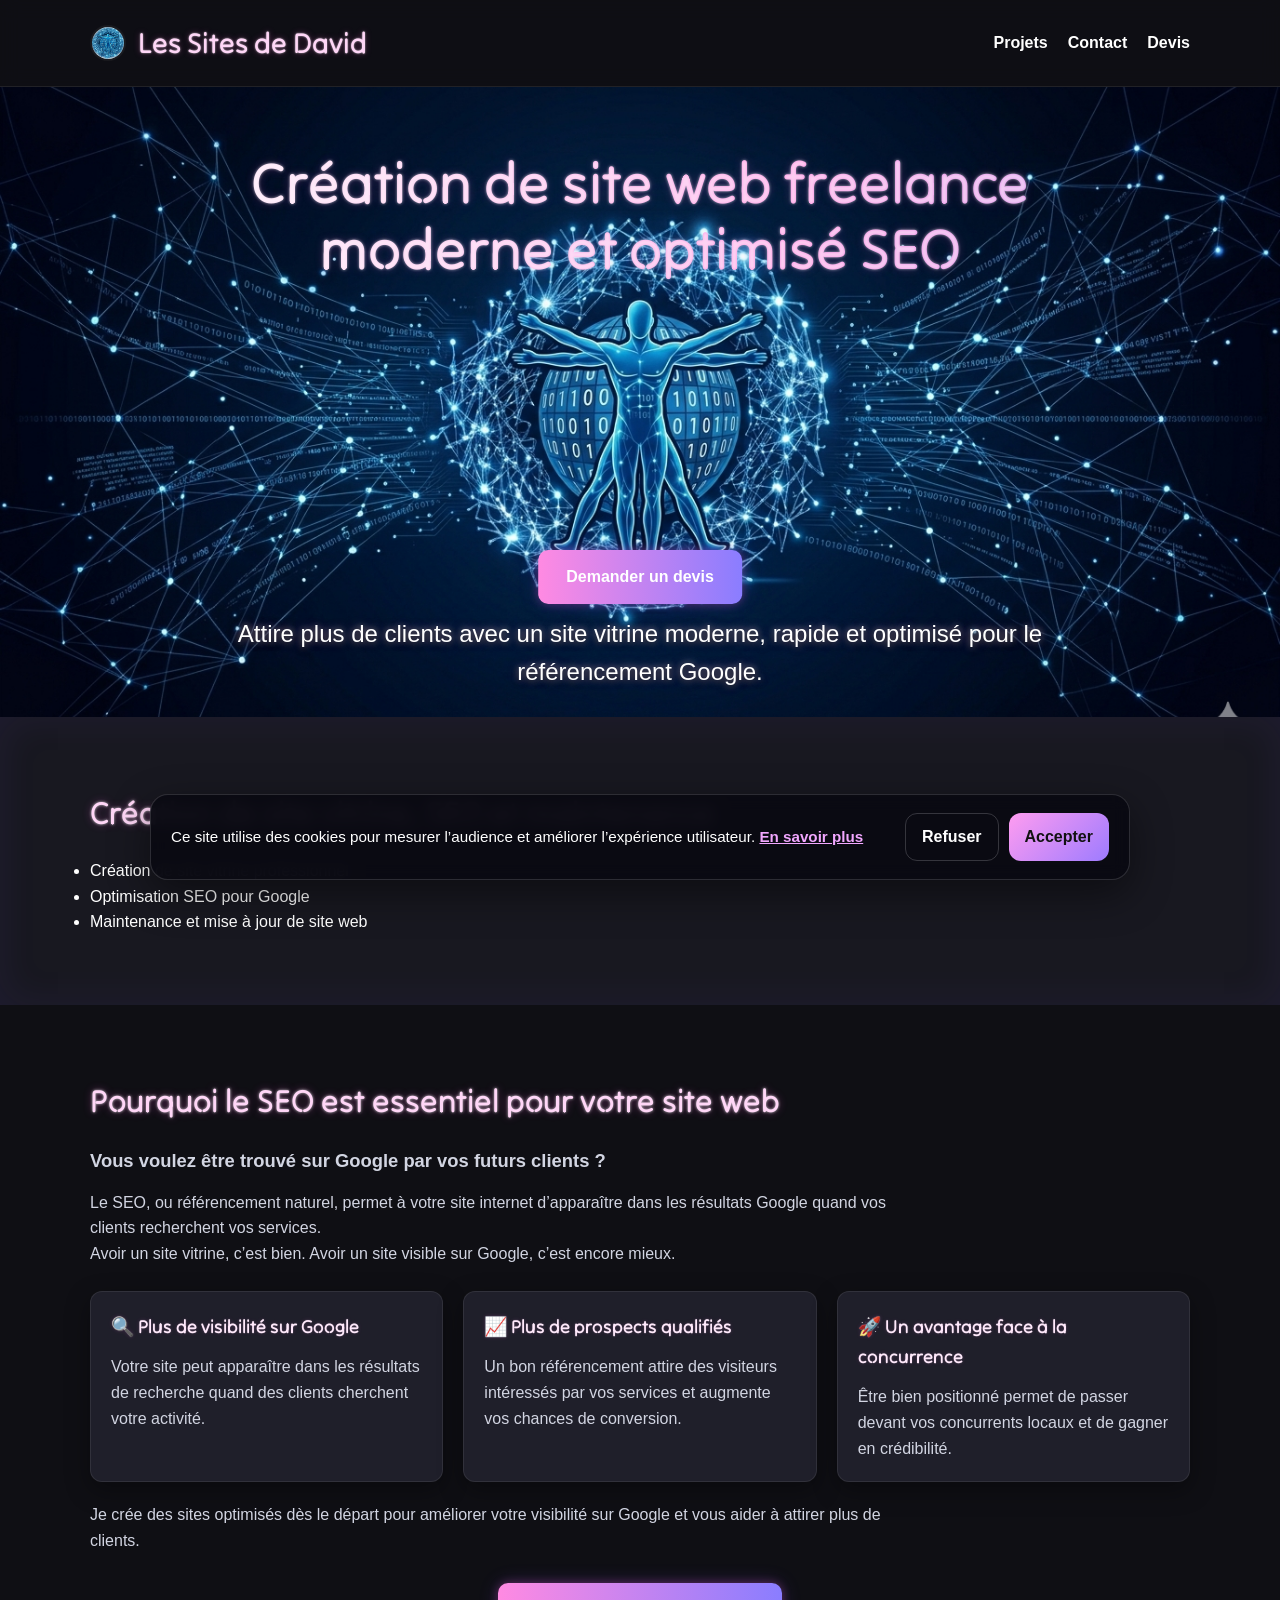
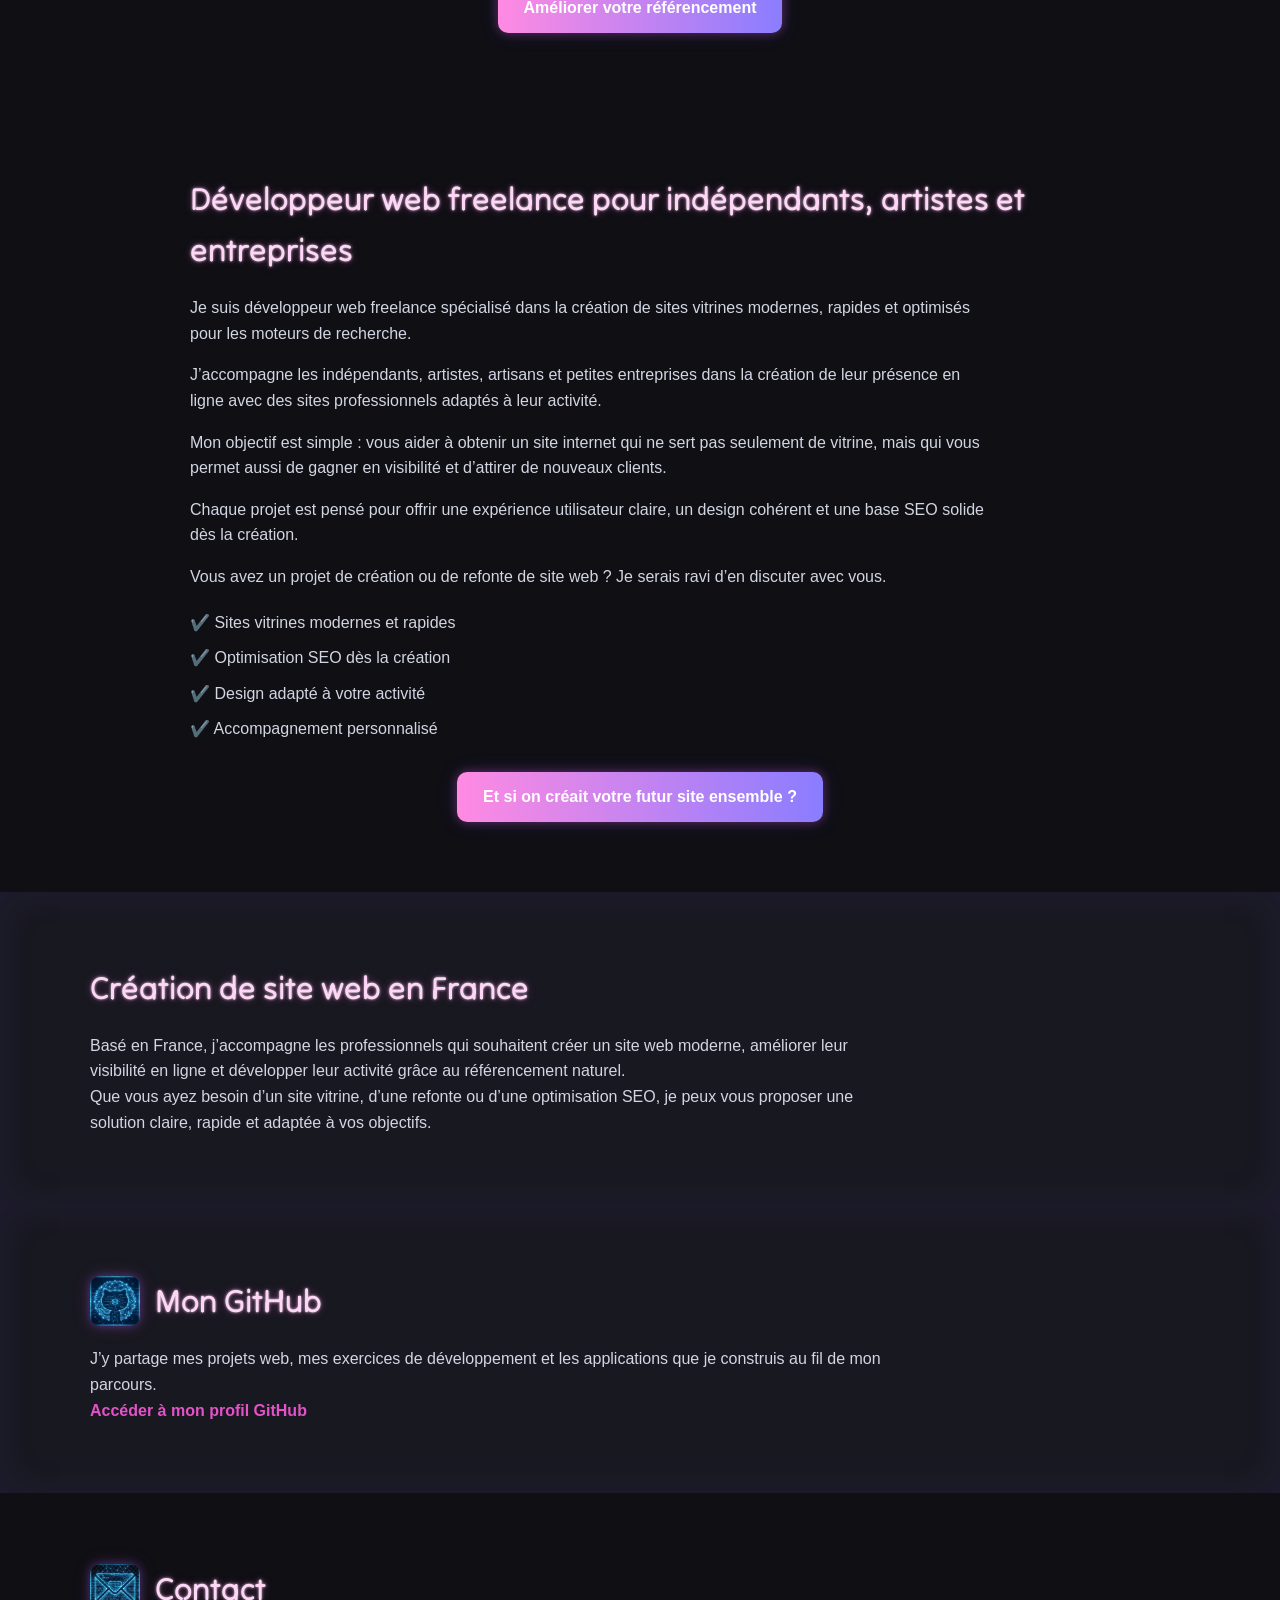
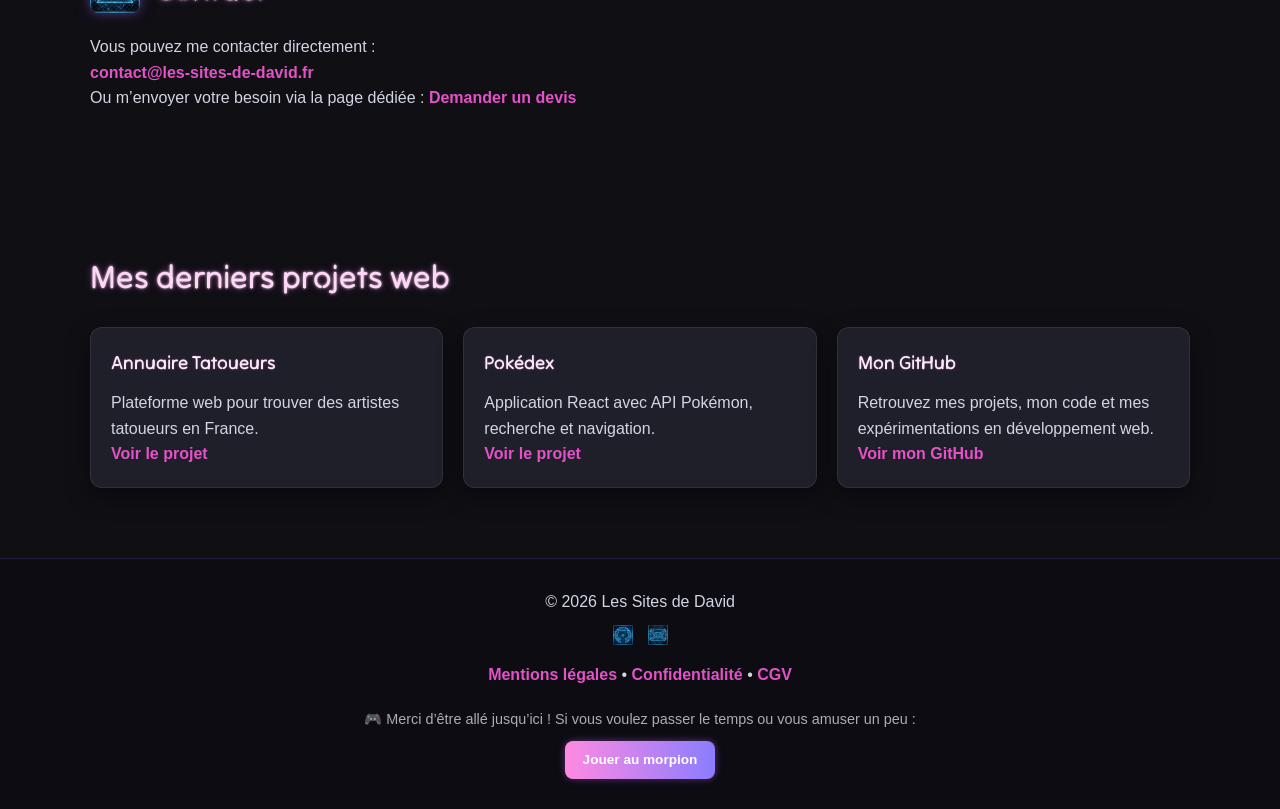
==== commit 096f3f52: "ajout cgv" ====
--- a/index.html
+++ b/index.html
@@ -292,6 +292,8 @@
       <a href="mentions-legales.html">Mentions légales</a>
       <span>•</span>
       <a href="confidentialite.html">Confidentialité</a>
+      <span>•</span>
+      <a href="cgv.html">CGV</a>
     </div>
 
     <div class="footer-fun">
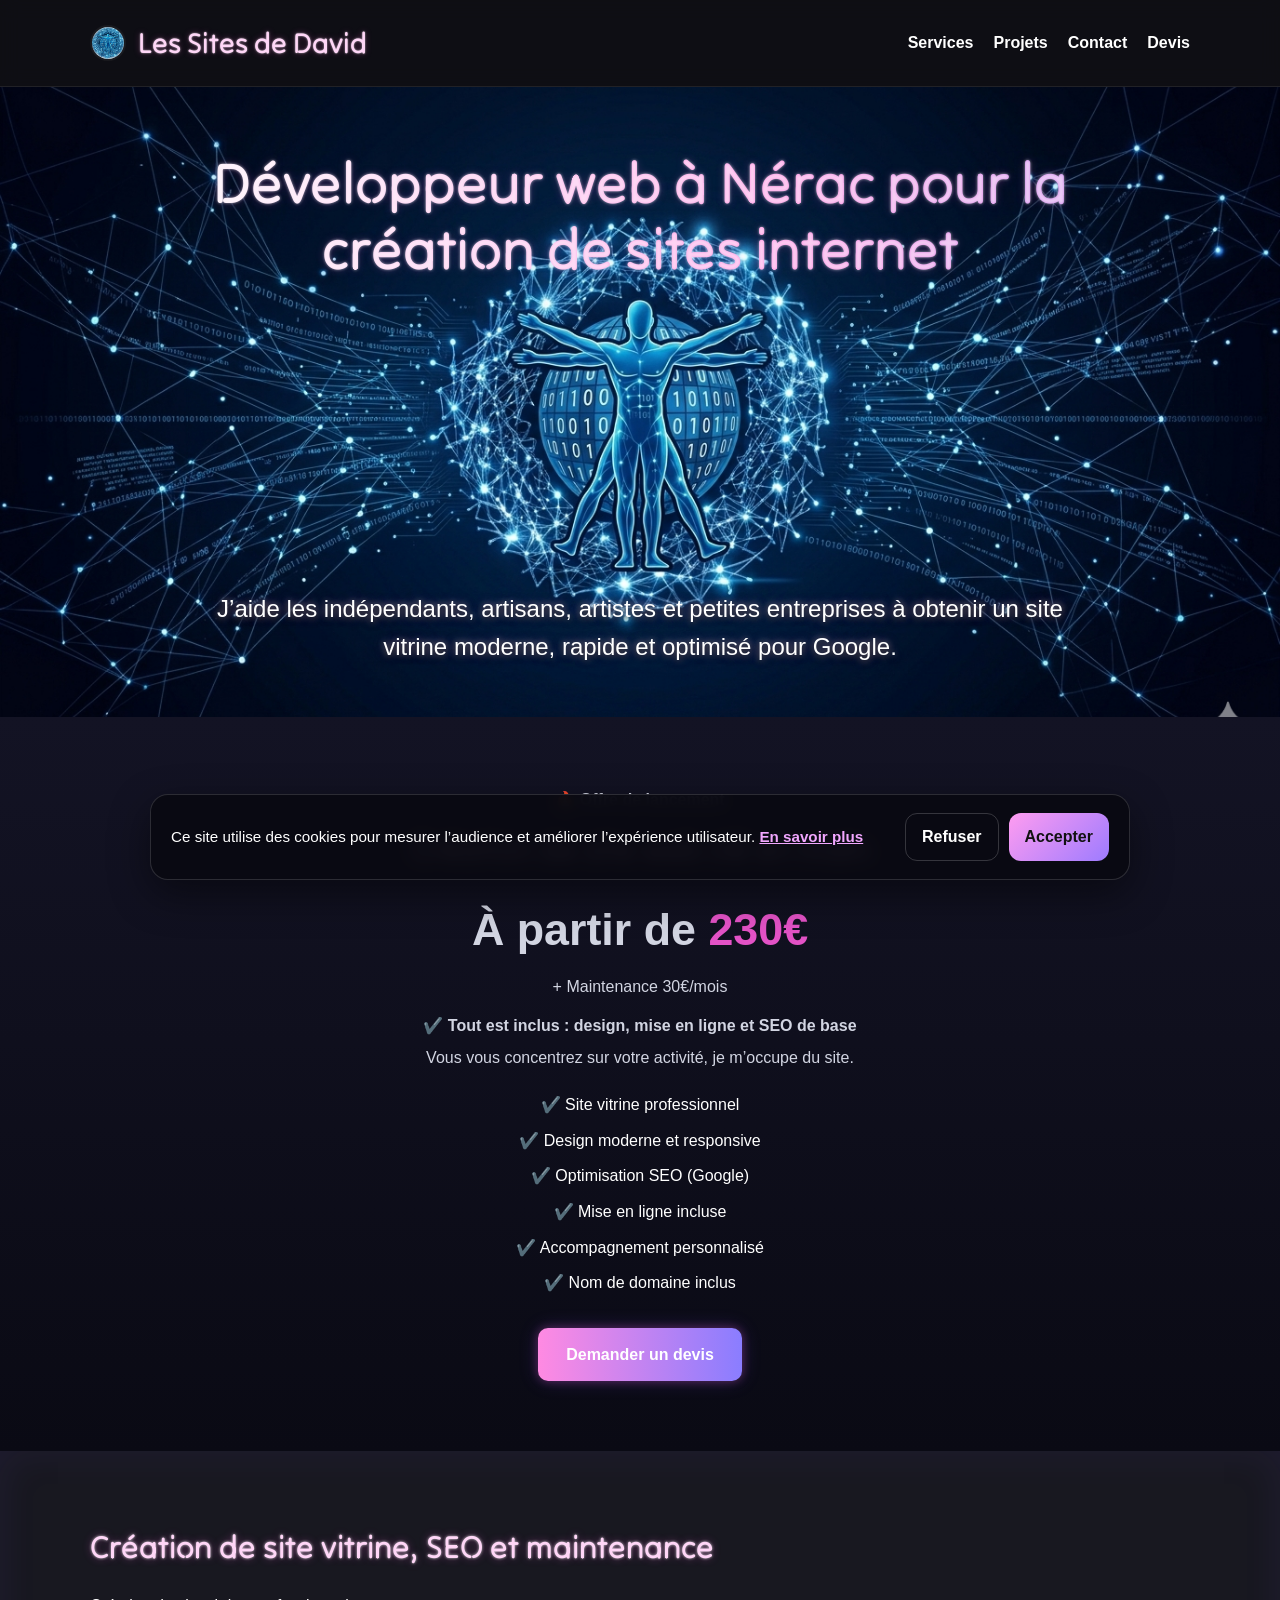
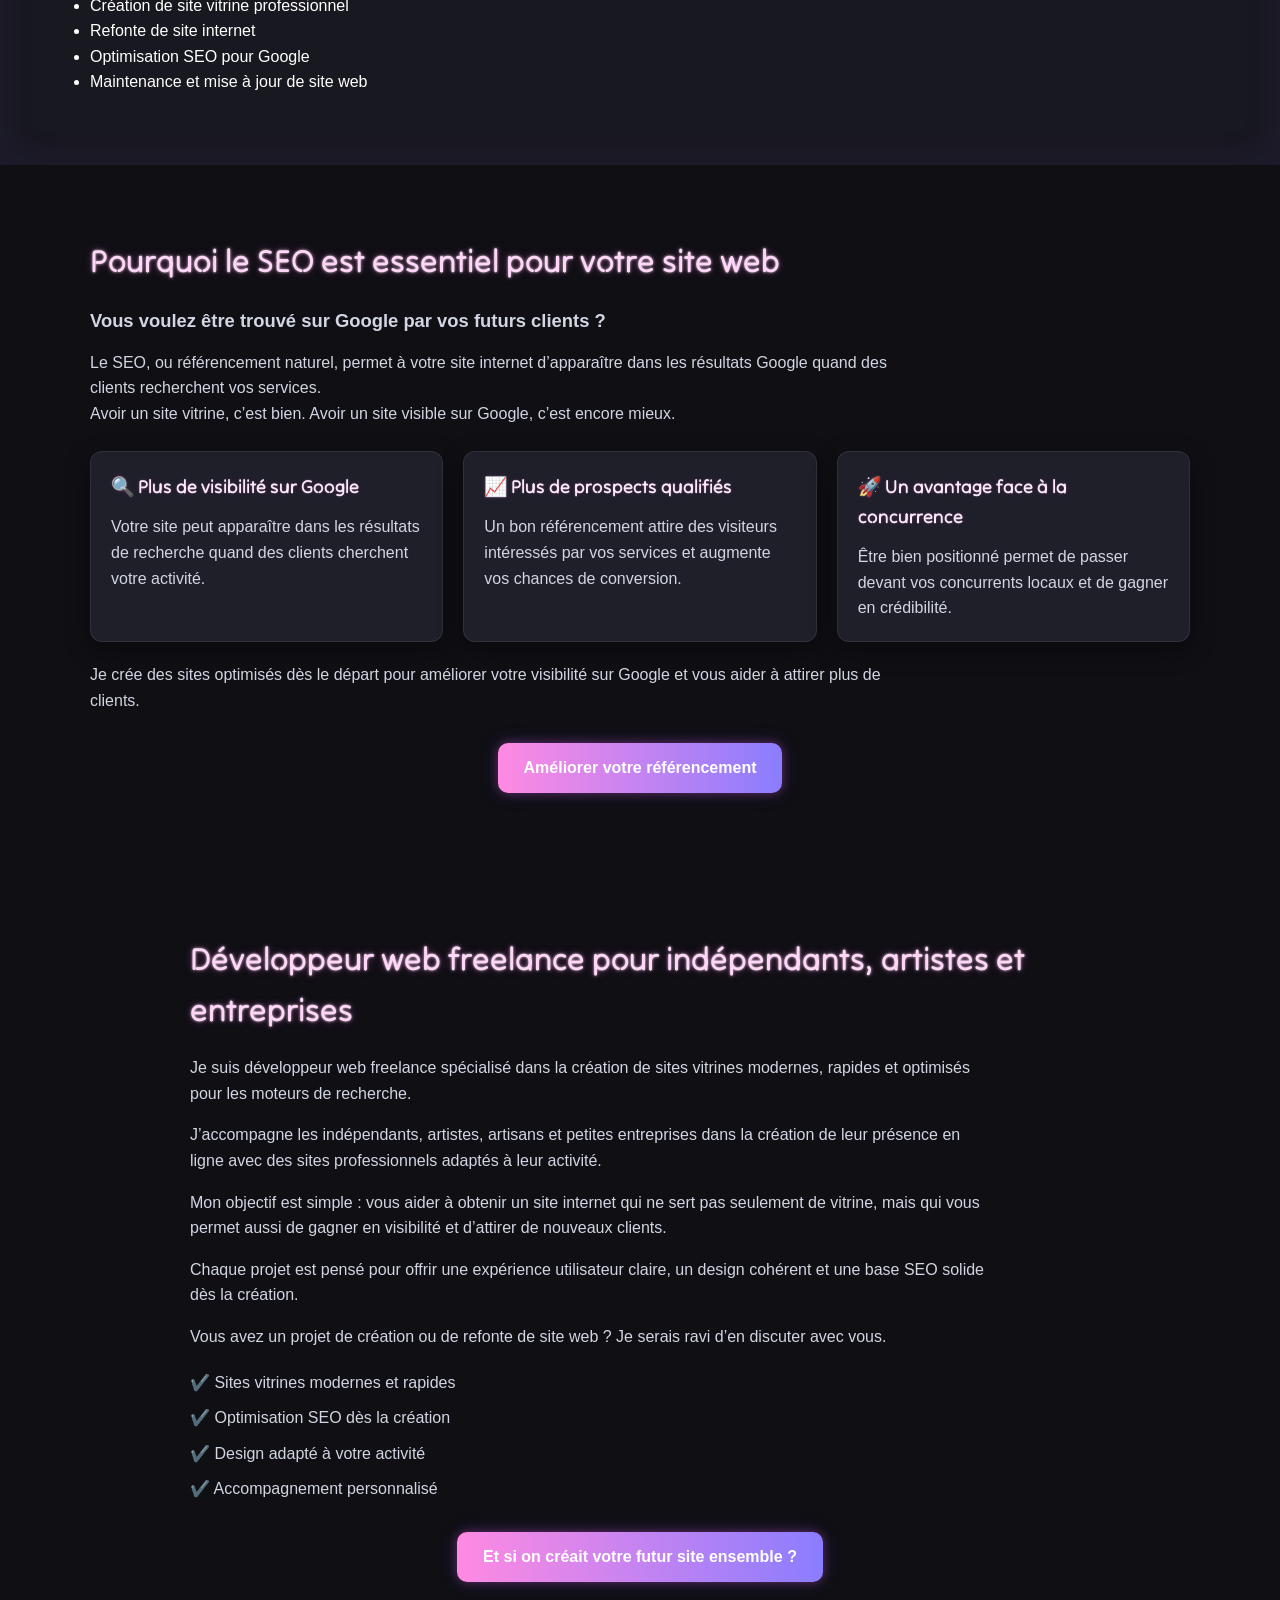
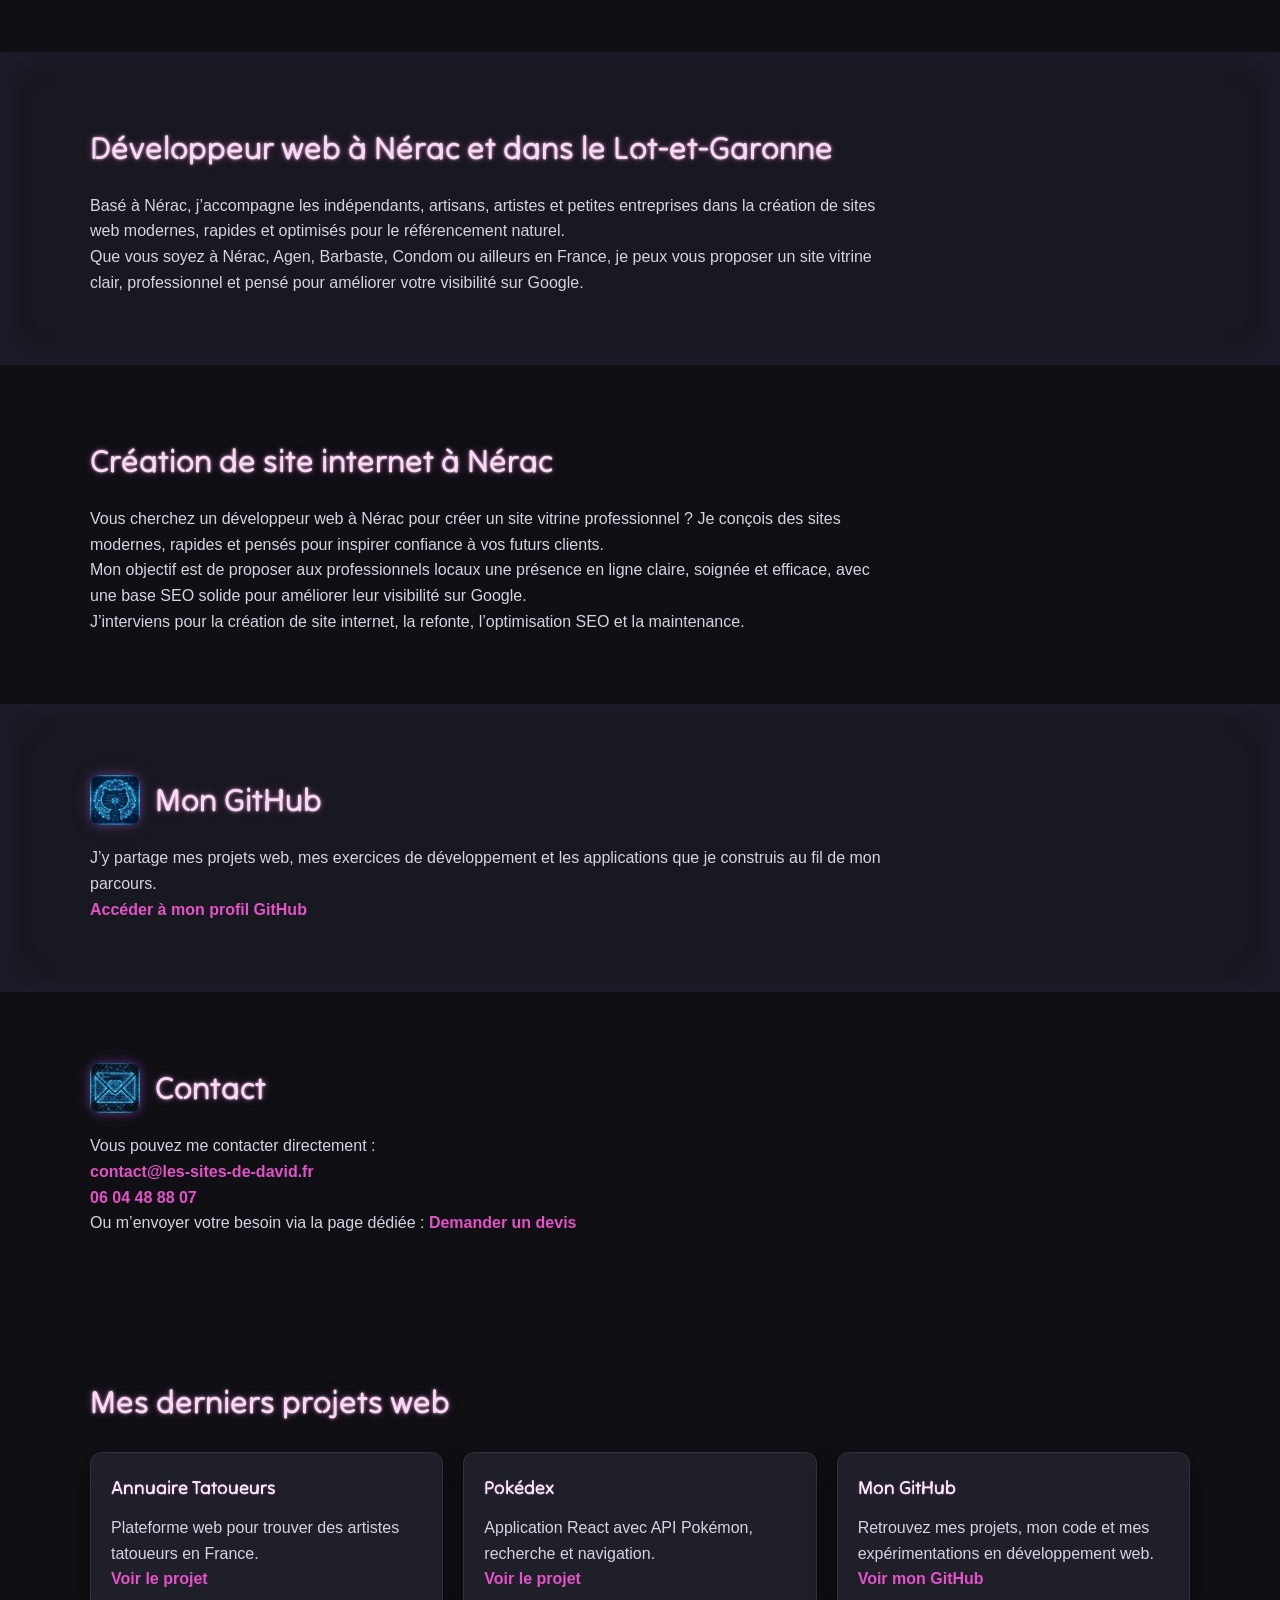
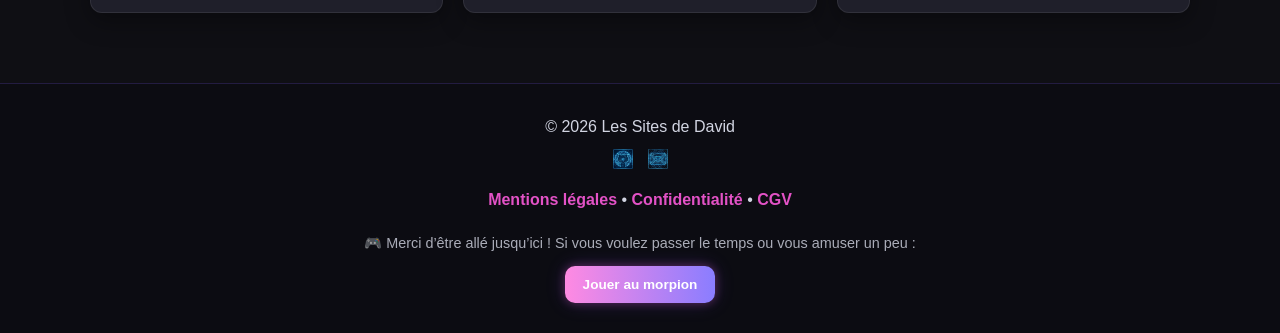
==== commit 03e51cff: "modif site" ====
--- a/index.html
+++ b/index.html
@@ -4,29 +4,27 @@
   <meta charset="UTF-8">
   <meta name="viewport" content="width=device-width, initial-scale=1.0">
 
-  <title>Création de site web freelance | Site vitrine & SEO - Les Sites de David</title>
+  <title>Développeur web à Nérac | Création de site internet - Les Sites de David</title>
   <meta
     name="description"
-    content="Développeur web freelance en France. Création de sites vitrines modernes, rapides et optimisés SEO pour attirer plus de clients sur Google. Devis gratuit."
+    content="Développeur web à Nérac. Création de sites internet vitrines, SEO et maintenance pour indépendants, artisans et petites entreprises. Devis gratuit."
   >
   <meta name="author" content="David Bairet">
   <meta name="contact" content="contact@les-sites-de-david.fr">
   <meta name="robots" content="index, follow">
   <link rel="canonical" href="https://les-sites-de-david.fr/">
 
-  <!-- Open Graph -->
   <meta property="og:type" content="website">
   <meta property="og:locale" content="fr_FR">
   <meta property="og:site_name" content="Les Sites de David">
-  <meta property="og:title" content="Création de site web freelance | Site vitrine & SEO - Les Sites de David">
-  <meta property="og:description" content="Création de sites vitrines modernes, rapides et optimisés SEO pour attirer plus de clients sur Google.">
+  <meta property="og:title" content="Développeur web à Nérac | Création de site internet - Les Sites de David">
+  <meta property="og:description" content="Développeur web à Nérac. Création de sites vitrines, SEO et maintenance pour indépendants, artisans et petites entreprises.">
   <meta property="og:url" content="https://les-sites-de-david.fr/">
   <meta property="og:image" content="https://les-sites-de-david.fr/images/logo.png">
 
-  <!-- Twitter -->
   <meta name="twitter:card" content="summary_large_image">
-  <meta name="twitter:title" content="Création de site web freelance | Site vitrine & SEO - Les Sites de David">
-  <meta name="twitter:description" content="Développeur web freelance en France. Création de sites vitrines modernes et optimisés pour le référencement Google.">
+  <meta name="twitter:title" content="Développeur web à Nérac | Création de site internet - Les Sites de David">
+  <meta name="twitter:description" content="Développeur web à Nérac. Création de sites vitrines, SEO et maintenance pour indépendants, artisans et petites entreprises.">
   <meta name="twitter:image" content="https://les-sites-de-david.fr/images/logo.png">
 
   <link rel="icon" type="image/png" href="images/favicon.png">
@@ -41,27 +39,41 @@
     "url": "https://les-sites-de-david.fr/",
     "logo": "https://les-sites-de-david.fr/images/logo.png",
     "image": "https://les-sites-de-david.fr/images/logo.png",
-    "description": "Développeur web freelance spécialisé dans la création de sites vitrines modernes, rapides et optimisés SEO.",
+    "description": "Développeur web à Nérac spécialisé dans la création de sites vitrines modernes, rapides et optimisés SEO.",
     "email": "contact@les-sites-de-david.fr",
-    "areaServed": "FR",
+    "telephone": "+33604488807",
+    "address": {
+      "@type": "PostalAddress",
+      "streetAddress": "2220 Rue de Bordeaux",
+      "postalCode": "47600",
+      "addressLocality": "Nérac",
+      "addressCountry": "FR"
+    },
+    "areaServed": [
+      "Nérac",
+      "Lot-et-Garonne",
+      "France"
+    ],
     "sameAs": [
-      "https://github.com/DavidBairet"
+      "https://github.com/DavidBairet",
+      "https://www.facebook.com/profile.php?id=61578401889941&locale=fr_FR",
+      "https://www.instagram.com/lessitesdedavid/"
     ]
   }
   </script>
 </head>
 <body>
 
-  <!-- HEADER -->
   <header class="header">
     <div class="container">
       <p class="logo">
-        <img src="images/logo.png" alt="Les Sites de David, développeur web freelance">
+        <img src="images/logo.png" alt="Les Sites de David, développeur web à Nérac">
         Les Sites de David
       </p>
 
       <nav>
         <ul class="nav">
+          <li><a href="#services">Services</a></li>
           <li><a href="#projects">Projets</a></li>
           <li><a href="#contact">Contact</a></li>
           <li><a href="devis.html" class="nav-devis">Devis</a></li>
@@ -70,30 +82,68 @@
     </div>
   </header>
 
-  <!-- HERO -->
   <section class="hero">
     <div class="hero-overlay">
-      <h1 class="hero-title">Création de site web freelance moderne et optimisé SEO</h1>
+      <h1 class="hero-title">Développeur web à Nérac pour la création de sites internet</h1>
       <p class="hero-text">
-        Attire plus de clients avec un site vitrine moderne, rapide et optimisé pour le référencement Google.
-      </p>
-      <a href="devis.html" class="cta-btn">Demander un devis</a>
-    </div>
-  </section>
-
-  <!-- SERVICES -->
+        J’aide les indépendants, artisans, artistes et petites entreprises à obtenir un site vitrine moderne, rapide et optimisé pour Google.
+      </p>
+    </div>
+  </section>
+
+  <section class="section offer-section">
+    <div class="container offer-container">
+
+      <p class="offer-urgency">🔥 Offre de lancement</p>
+
+      <h2 class="offer-title">
+        Création de site web clé en main
+      </h2>
+
+      <p class="offer-price">
+        À partir de <span>230€</span>
+      </p>
+
+      <p class="offer-sub">
+        + Maintenance 30€/mois
+      </p>
+
+      <p class="offer-highlight">
+        ✔️ Tout est inclus : design, mise en ligne et SEO de base
+      </p>
+
+      <p class="offer-trust">
+        Vous vous concentrez sur votre activité, je m’occupe du site.
+      </p>
+
+      <ul class="offer-list">
+        <li>✔️ Site vitrine professionnel</li>
+        <li>✔️ Design moderne et responsive</li>
+        <li>✔️ Optimisation SEO (Google)</li>
+        <li>✔️ Mise en ligne incluse</li>
+        <li>✔️ Accompagnement personnalisé</li>
+        <li>✔️ Nom de domaine inclus</li>
+      </ul>
+
+      <a href="devis.html" class="cta-btn offer-btn">
+        Demander un devis
+      </a>
+
+    </div>
+  </section>
+
   <section id="services" class="section dark">
     <div class="container">
       <h2>Création de site vitrine, SEO et maintenance</h2>
       <ul>
         <li>Création de site vitrine professionnel</li>
+        <li>Refonte de site internet</li>
         <li>Optimisation SEO pour Google</li>
         <li>Maintenance et mise à jour de site web</li>
       </ul>
     </div>
   </section>
 
-  <!-- SEO -->
   <section class="section">
     <div class="container">
       <h2>Pourquoi le SEO est essentiel pour votre site web</h2>
@@ -104,7 +154,7 @@
 
       <p>
         Le SEO, ou référencement naturel, permet à votre site internet d’apparaître dans les résultats Google
-        quand vos clients recherchent vos services.
+        quand des clients recherchent vos services.
       </p>
 
       <p>
@@ -142,7 +192,6 @@
     </div>
   </section>
 
-  <!-- A PROPOS -->
   <section id="about" class="section">
     <div class="container">
       <h2>Développeur web freelance pour indépendants, artistes et entreprises</h2>
@@ -182,24 +231,42 @@
     </div>
   </section>
 
-  <!-- LOCAL / POSITIONNEMENT -->
   <section class="section dark">
     <div class="container">
-      <h2>Création de site web en France</h2>
-
-      <p>
-        Basé en France, j’accompagne les professionnels qui souhaitent créer un site web moderne,
-        améliorer leur visibilité en ligne et développer leur activité grâce au référencement naturel.
-      </p>
-
-      <p>
-        Que vous ayez besoin d’un site vitrine, d’une refonte ou d’une optimisation SEO,
-        je peux vous proposer une solution claire, rapide et adaptée à vos objectifs.
-      </p>
-    </div>
-  </section>
-
-  <!-- GITHUB -->
+      <h2>Développeur web à Nérac et dans le Lot-et-Garonne</h2>
+
+      <p>
+        Basé à Nérac, j’accompagne les indépendants, artisans, artistes et petites entreprises dans la création de sites web modernes,
+        rapides et optimisés pour le référencement naturel.
+      </p>
+
+      <p>
+        Que vous soyez à Nérac, Agen, Barbaste, Condom ou ailleurs en France, je peux vous proposer un site vitrine clair,
+        professionnel et pensé pour améliorer votre visibilité sur Google.
+      </p>
+    </div>
+  </section>
+
+  <section class="section">
+    <div class="container">
+      <h2>Création de site internet à Nérac</h2>
+
+      <p>
+        Vous cherchez un développeur web à Nérac pour créer un site vitrine professionnel ?
+        Je conçois des sites modernes, rapides et pensés pour inspirer confiance à vos futurs clients.
+      </p>
+
+      <p>
+        Mon objectif est de proposer aux professionnels locaux une présence en ligne claire, soignée et efficace,
+        avec une base SEO solide pour améliorer leur visibilité sur Google.
+      </p>
+
+      <p>
+        J’interviens pour la création de site internet, la refonte, l’optimisation SEO et la maintenance.
+      </p>
+    </div>
+  </section>
+
   <section id="github" class="section dark">
     <div class="container">
       <h2 class="title-with-icon">
@@ -219,7 +286,6 @@
     </div>
   </section>
 
-  <!-- CONTACT -->
   <section id="contact" class="section">
     <div class="container">
       <h2 class="title-with-icon">
@@ -236,13 +302,16 @@
       </p>
 
       <p>
+        <a href="tel:+33604488807">06 04 48 88 07</a>
+      </p>
+
+      <p>
         Ou m’envoyer votre besoin via la page dédiée :
         <a href="devis.html">Demander un devis</a>
       </p>
     </div>
   </section>
 
-  <!-- PROJETS -->
   <section id="projects" class="section">
     <div class="container">
       <h2>Mes derniers projets web</h2>
@@ -275,7 +344,6 @@
     </div>
   </section>
 
-  <!-- FOOTER -->
   <footer class="footer">
     <p class="footer-copy">© 2026 Les Sites de David</p>
 
@@ -308,7 +376,6 @@
     </div>
   </footer>
 
-  <!-- BANNIÈRE COOKIES -->
   <div id="cookie-banner" class="cookie-banner" hidden>
     <div class="cookie-banner__content">
       <p>
--- a/style.css
+++ b/style.css
@@ -2,13 +2,10 @@
   --bg: #0f0f14;
   --bg-soft: #181820;
   --bg-card: #1f1f2a;
-
   --text: #ffffff;
   --text-soft: #d2d5e2;
-
   --accent: #e352c6;
   --accent-secondary: #7c5cff;
-
   --border: rgba(255, 255, 255, 0.08);
   --shadow: rgba(0, 0, 0, 0.35);
 }
@@ -53,6 +50,9 @@
 
 /* LOGO */
 .logo {
+  display: flex;
+  align-items: center;
+  gap: 12px;
   font-family: "Tilt Neon", sans-serif;
   font-size: 1.8rem;
   font-weight: 700;
@@ -60,6 +60,14 @@
   text-shadow:
     0 0 2px rgba(255, 255, 255, 0.7),
     0 0 6px rgba(227, 82, 198, 0.35);
+}
+
+.logo img {
+  width: 36px;
+  height: 36px;
+  border-radius: 50%;
+  padding: 2px;
+  background: rgba(255, 255, 255, 0.05);
 }
 
 /* NAV */
@@ -93,13 +101,12 @@
 }
 
 .hero-overlay {
-  display: flex;
-  align-items: center;
-  justify-content: center;
+  position: relative;
+  width: min(90%, 1000px);
   height: 100%;
-}
-
-/* TITRE HERO */
+  margin: 0 auto;
+}
+
 .hero-title {
   position: absolute;
   top: 10%;
@@ -107,45 +114,36 @@
   transform: translateX(-50%);
   width: min(90%, 1000px);
   text-align: center;
-
   font-family: "Tilt Neon", sans-serif;
   font-size: 3.6rem;
   line-height: 1.15;
-
   background: linear-gradient(90deg, #ffffff, #ff8ae2, #8a7dff, #ffffff);
   background-size: 200% auto;
-
- background-clip: text;
--webkit-background-clip: text;
--webkit-text-fill-color: transparent;
-
+  background-clip: text;
+  -webkit-background-clip: text;
+  -webkit-text-fill-color: transparent;
   text-shadow:
     0 0 3px rgba(255, 255, 255, 0.6),
     0 0 8px rgba(227, 82, 198, 0.25);
-
   animation: gradientMove 10s linear infinite;
 }
 
-/* TEXTE HERO */
 .hero-text {
   position: absolute;
-  bottom: 4%;
+  bottom: 8%;
   left: 50%;
   transform: translateX(-50%);
   width: min(90%, 900px);
   text-align: center;
-
   font-size: 1.5rem;
   font-weight: 500;
   color: #ffffff;
-
   text-shadow:
     0 2px 6px rgba(0, 0, 0, 0.95),
     0 0 6px rgba(255, 255, 255, 0.55),
     0 0 12px rgba(227, 82, 198, 0.35);
 }
 
-/* ANIMATION */
 @keyframes gradientMove {
   0% {
     background-position: 0% center;
@@ -156,7 +154,9 @@
 }
 
 /* TITRES */
-h1, h2, h3 {
+h1,
+h2,
+h3 {
   font-family: "Tilt Neon", sans-serif;
 }
 
@@ -180,6 +180,23 @@
   box-shadow: inset 0 0 40px rgba(124, 92, 255, 0.08);
 }
 
+/* TEXTES */
+.section p {
+  color: var(--text-soft);
+  max-width: 800px;
+}
+
+.seo-intro {
+  font-size: 1.15rem;
+  font-weight: 600;
+  margin-bottom: 14px;
+  color: #ffffff;
+}
+
+.seo-conclusion {
+  margin-top: 20px;
+}
+
 /* CARDS */
 .cards {
   display: flex;
@@ -206,8 +223,6 @@
     0 0 4px rgba(227, 82, 198, 0.2);
 }
 
-
-
 /* ICONES */
 .title-with-icon {
   display: flex;
@@ -220,16 +235,9 @@
   height: 50px;
   object-fit: contain;
   border-radius: 10px;
-
   filter:
     drop-shadow(0 0 4px rgba(124, 92, 255, 0.35))
     drop-shadow(0 0 8px rgba(227, 82, 198, 0.18));
-}
-
-/* TEXTES */
-.section p {
-  color: var(--text-soft);
-  max-width: 800px;
 }
 
 /* LIENS */
@@ -246,12 +254,10 @@
     0 0 6px rgba(227, 82, 198, 0.3);
 }
 
-/* BOUTON HERO */
-.cta-btn {
-  position: absolute;
-  left: 50%;
-  bottom: 18%;
-  transform: translateX(-50%);
+/* BOUTONS */
+.cta-btn,
+.cta-seo,
+.fun-btn {
   display: inline-block;
   padding: 14px 28px;
   border: none;
@@ -267,12 +273,109 @@
   transition: 0.3s;
 }
 
-.cta-btn:hover {
-  transform: translateX(-50%) translateY(-2px);
+.cta-btn:hover,
+.cta-seo:hover,
+.fun-btn:hover {
+  transform: translateY(-2px);
   color: #ffffff;
   box-shadow:
     0 0 14px rgba(227, 82, 198, 0.5),
     0 0 26px rgba(124, 92, 255, 0.3);
+}
+
+.cta-seo {
+  display: block;
+  width: fit-content;
+  margin: 30px auto 0;
+  padding: 12px 26px;
+}
+
+.fun-btn {
+  padding: 8px 18px;
+  font-size: 0.85rem;
+}
+
+/* SECTION OFFRE */
+.offer-section {
+  text-align: center;
+  background: linear-gradient(180deg, rgba(20, 20, 40, 0.8), rgba(10, 10, 20, 1));
+}
+
+.offer-container {
+  max-width: 760px;
+  margin: 0 auto;
+  text-align: center;
+}
+
+.offer-urgency {
+  color: #e352c6;
+  font-weight: 700;
+  margin-bottom: 10px;
+}
+
+.offer-title {
+  font-size: 2rem;
+  margin-bottom: 10px;
+}
+
+.offer-price {
+  font-size: 2.8rem;
+  font-weight: 800;
+  margin: 0 0 8px;
+}
+
+.offer-price span {
+  color: #e352c6;
+}
+
+.offer-sub {
+  margin-bottom: 14px;
+  color: #d7d7e8;
+}
+
+.offer-highlight {
+  font-weight: 700;
+  margin: 10px 0 6px;
+}
+
+.offer-trust {
+  color: #bfbfd6;
+  margin-bottom: 18px;
+}
+
+.offer-list {
+  list-style: none;
+  padding: 0;
+  margin: 22px 0;
+}
+
+.offer-list li {
+  margin: 10px 0;
+}
+
+.offer-btn {
+  margin-top: 10px;
+}
+
+/* A PROPOS */
+#about .container {
+  max-width: 900px;
+}
+
+#about p {
+  margin-bottom: 16px;
+}
+
+.about-list {
+  margin: 20px 0 24px;
+  padding: 0;
+  list-style: none;
+}
+
+.about-list li {
+  margin-bottom: 10px;
+  color: var(--text-soft);
+  font-weight: 500;
 }
 
 /* FORMULAIRE DEVIS */
@@ -338,20 +441,11 @@
   text-align: center;
 }
 
-/* BOUTON DU FORMULAIRE */
 .devis-form .cta-btn {
-  position: static;
-  left: auto;
-  bottom: auto;
-  transform: none;
   display: block;
   width: fit-content;
   margin: 30px auto 0;
   padding: 14px 32px;
-}
-
-.devis-form .cta-btn:hover {
-  transform: translateY(-2px);
 }
 
 /* FOOTER */
@@ -376,104 +470,7 @@
   filter: none;
 }
 
-/* RESPONSIVE */
-@media (max-width: 768px) {
-  .hero {
-    height: 75vh;
-    background-position: center 35%;
-  }
-
-  .hero-title {
-    font-size: 2.4rem;
-  }
-
-  .hero-text {
-    font-size: 1.1rem;
-  }
-
-  .header .container {
-    flex-direction: column;
-    gap: 15px;
-  }
-
-  .nav {
-    flex-wrap: wrap;
-    justify-content: center;
-  }
-
-  .devis-form .cta-btn {
-    width: 100%;
-  }
-}
-.seo-intro {
-  font-size: 1.15rem;
-  font-weight: 600;
-  margin-bottom: 14px;
-  color: #ffffff;
-}
-
-.seo-conclusion {
-  margin-top: 20px;
-}
-
-.cta-seo {
-  display: block;
-  width: fit-content;
-  margin: 30px auto 0;
-  padding: 12px 26px;
-  border-radius: 10px;
-  background: linear-gradient(90deg, #ff8ae2, #8a7dff);
-  color: #fff;
-  font-weight: 700;
-  text-decoration: none;
-  box-shadow:
-    0 0 10px rgba(227, 82, 198, 0.35),
-    0 0 20px rgba(124, 92, 255, 0.2);
-  transition: 0.3s;
-}
-
-.cta-seo:hover {
-  transform: translateY(-2px);
-  color: #ffffff;
-  box-shadow:
-    0 0 14px rgba(227, 82, 198, 0.5),
-    0 0 26px rgba(124, 92, 255, 0.3);
-}
-/* A PROPOS */
-#about .container {
-  max-width: 900px;
-}
-
-#about p {
-  margin-bottom: 16px;
-}
-
-.about-list {
-  margin: 20px 0 24px;
-  padding: 0;
-  list-style: none;
-}
-
-.about-list li {
-  margin-bottom: 10px;
-  color: var(--text-soft);
-  font-weight: 500;
-}
-.logo {
-  display: flex;
-  align-items: center;
-  gap: 12px;
-}
-
-.logo img {
-   width: 36px;
-  height: 36px;
-  border-radius: 50%;
-  padding: 2px;
-  background: rgba(255,255,255,0.05);
-}
-
-  .footer-fun {
+.footer-fun {
   margin-top: 20px;
   text-align: center;
 }
@@ -484,27 +481,8 @@
   margin-bottom: 10px;
 }
 
-.fun-btn {
-  display: inline-block;
-  padding: 8px 18px;
-  border-radius: 8px;
-  background: linear-gradient(90deg, #ff8ae2, #8a7dff);
-  color: #fff;
-  font-size: 0.85rem;
-  text-decoration: none;
-  box-shadow:
-    0 0 6px rgba(227, 82, 198, 0.3),
-    0 0 12px rgba(124, 92, 255, 0.2);
-  transition: 0.3s;
-}
-
-.fun-btn:hover {
-  transform: translateY(-2px);
-  box-shadow:
-    0 0 10px rgba(227, 82, 198, 0.5),
-    0 0 18px rgba(124, 92, 255, 0.3);
-}
- .cookie-banner {
+/* COOKIE BANNER */
+.cookie-banner {
   position: fixed;
   left: 20px;
   right: 20px;
@@ -576,7 +554,36 @@
   border: 1px solid rgba(255, 255, 255, 0.18);
 }
 
+/* RESPONSIVE */
 @media (max-width: 768px) {
+  .hero {
+    height: 75vh;
+    background-position: center 35%;
+  }
+
+  .hero-title {
+    font-size: 2.4rem;
+  }
+
+  .hero-text {
+    font-size: 1.1rem;
+    bottom: 6%;
+  }
+
+  .header .container {
+    flex-direction: column;
+    gap: 15px;
+  }
+
+  .nav {
+    flex-wrap: wrap;
+    justify-content: center;
+  }
+
+  .devis-form .cta-btn {
+    width: 100%;
+  }
+
   .cookie-banner {
     left: 12px;
     right: 12px;
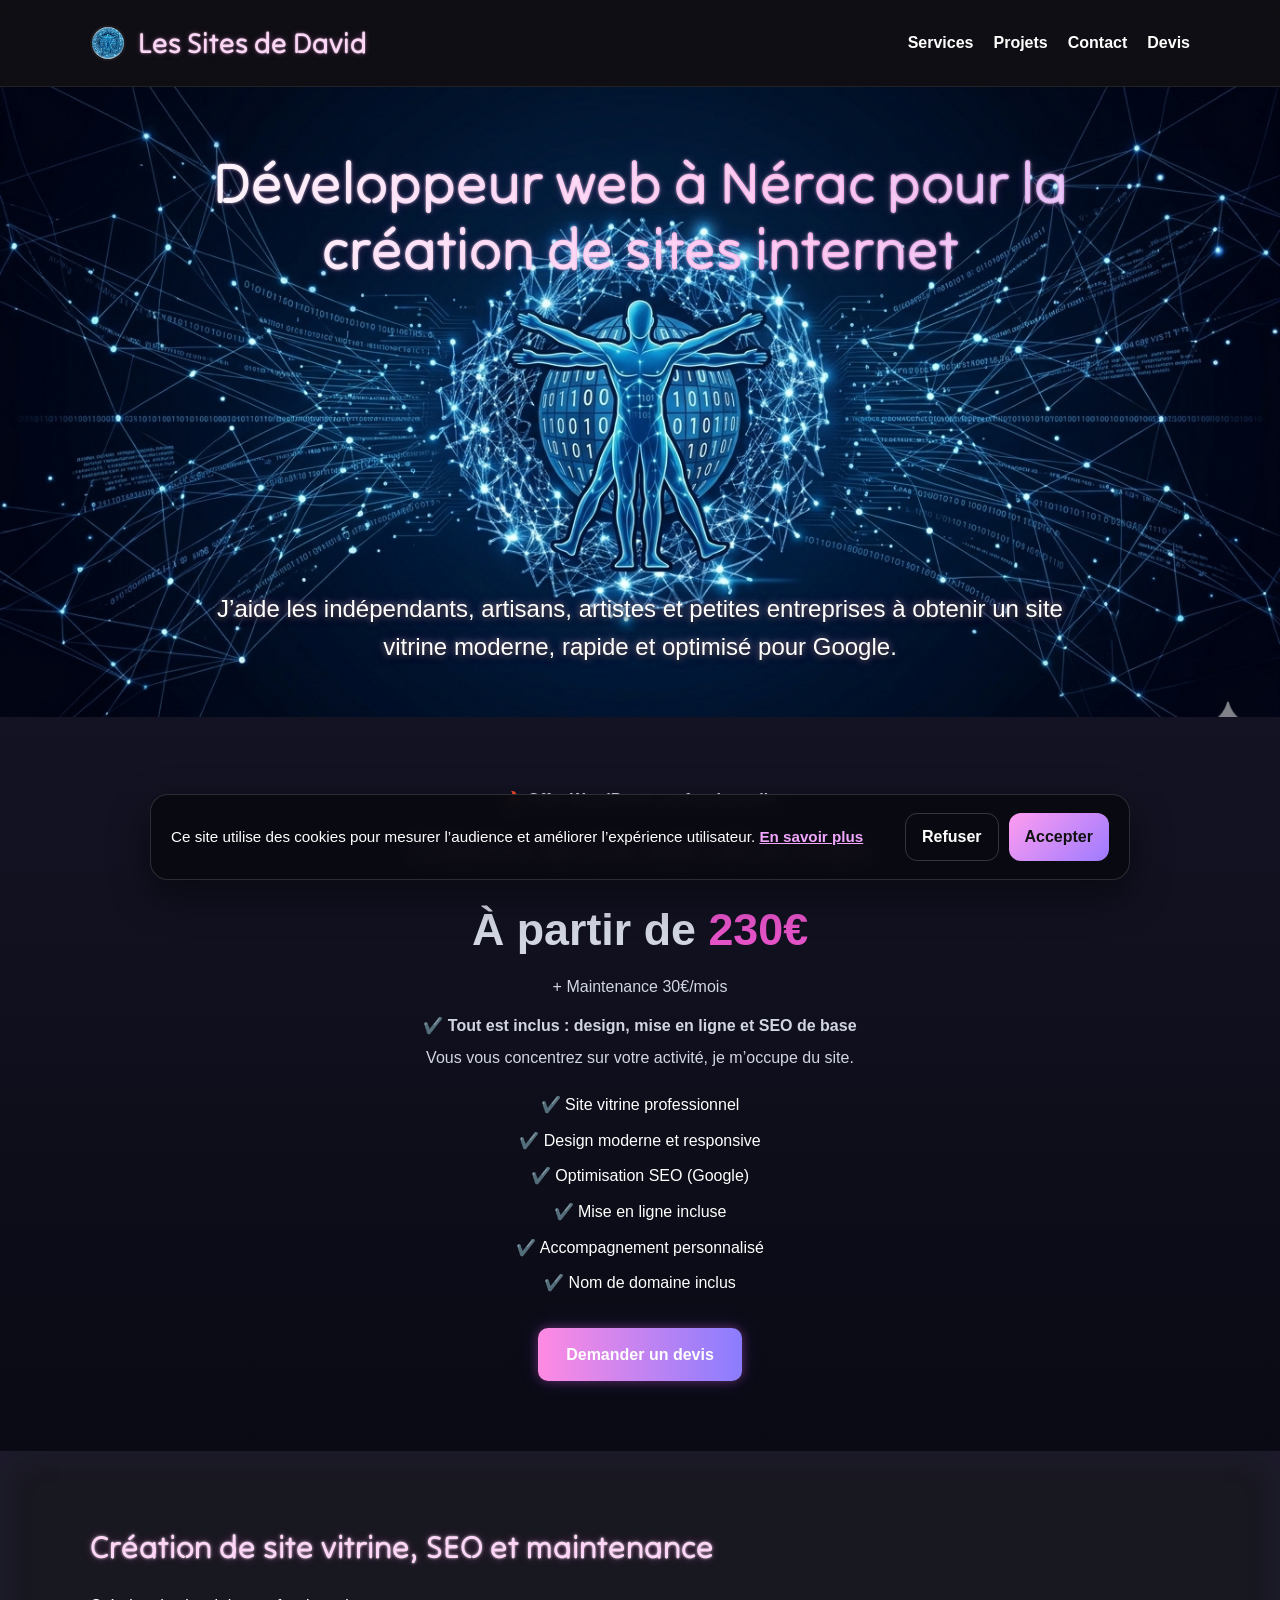
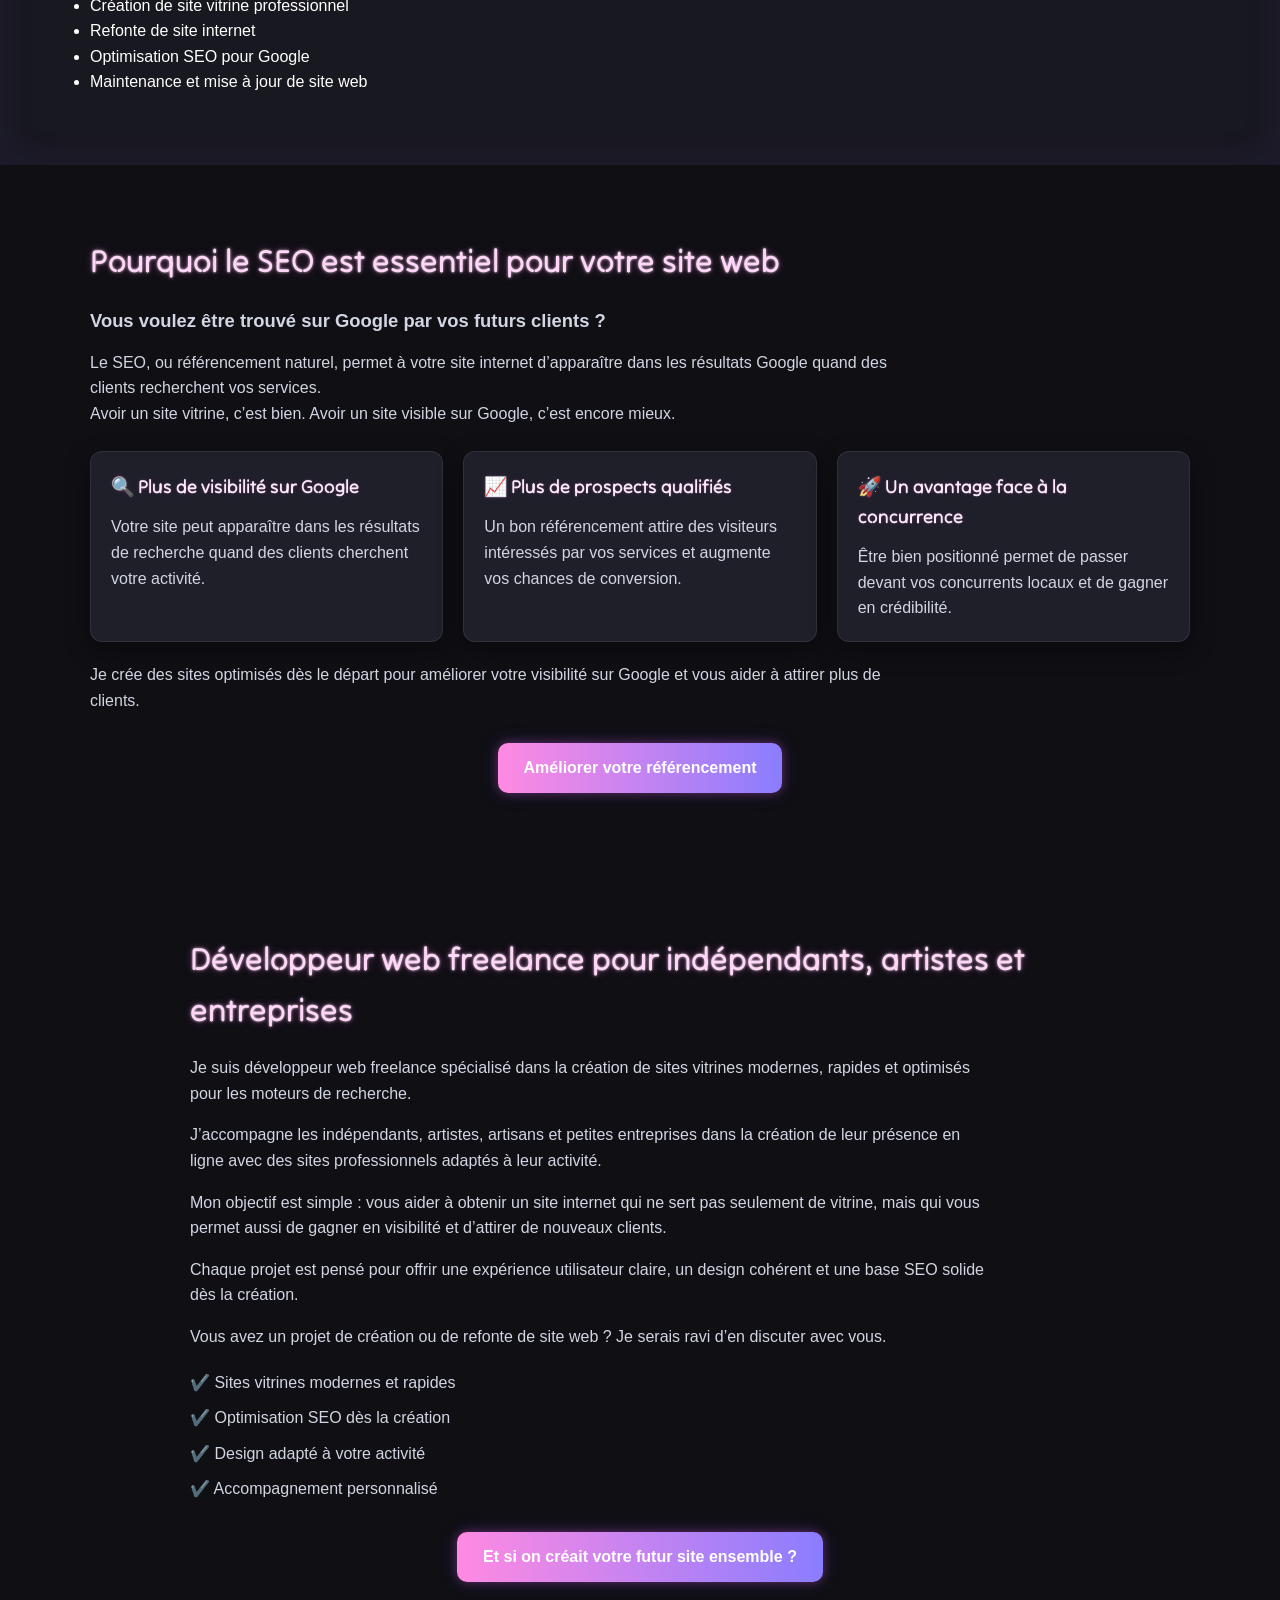
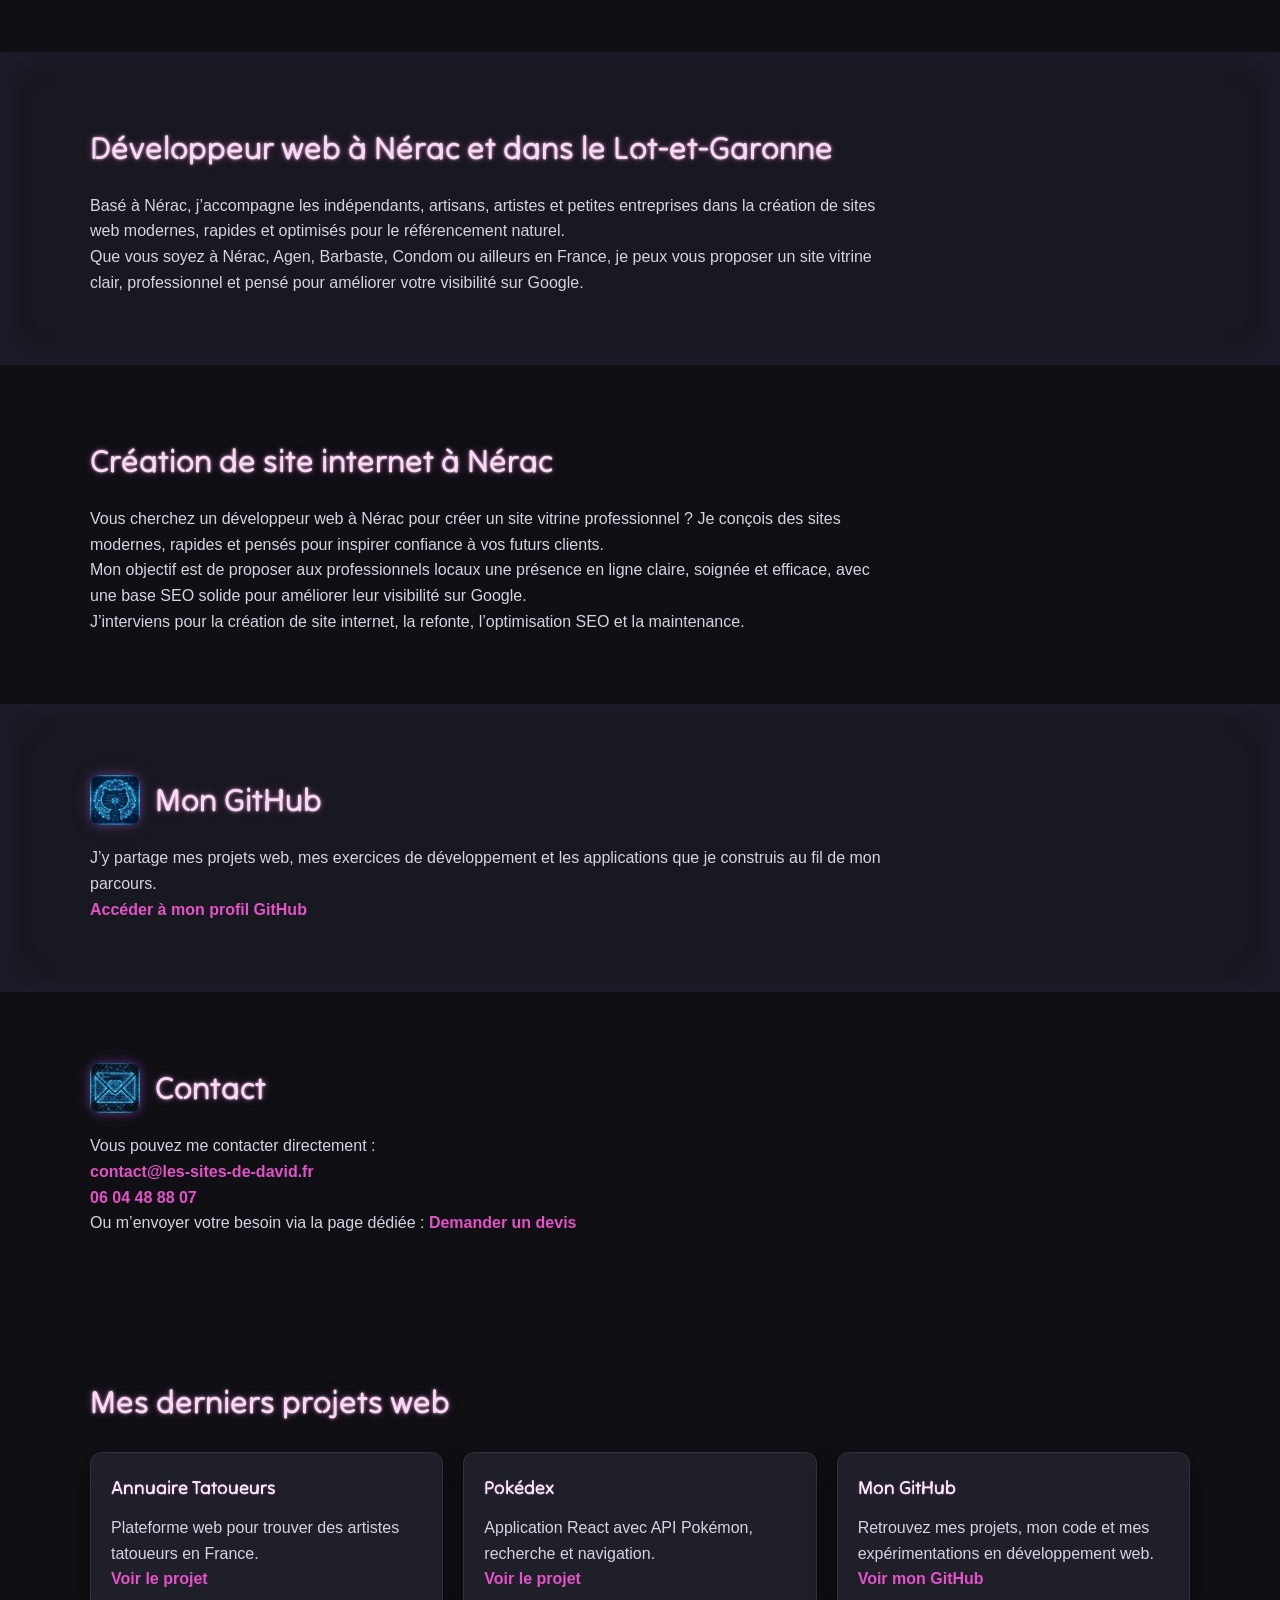
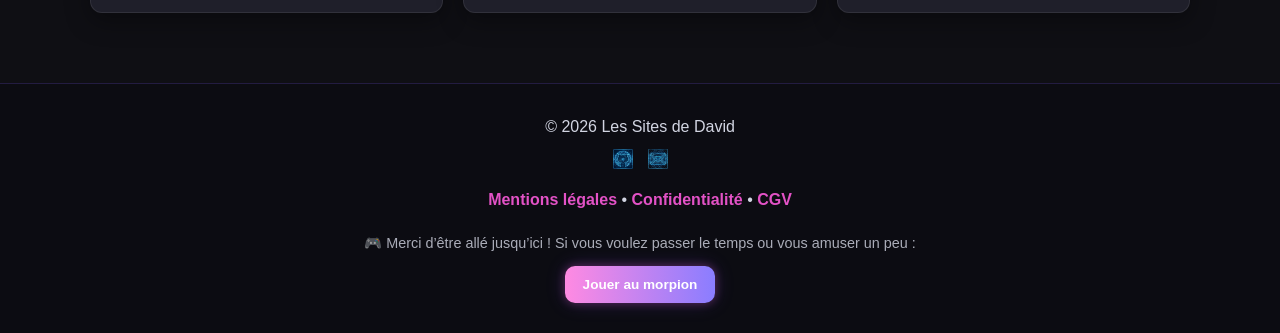
==== commit 573f1f5b: "modif annonce" ====
--- a/index.html
+++ b/index.html
@@ -94,7 +94,7 @@
   <section class="section offer-section">
     <div class="container offer-container">
 
-      <p class="offer-urgency">🔥 Offre de lancement</p>
+      <p class="offer-urgency">🔥 Offre WordPress professionnelle</p>
 
       <h2 class="offer-title">
         Création de site web clé en main
--- a/style.css
+++ b/style.css
@@ -603,4 +603,27 @@
   .cookie-btn {
     flex: 1;
   }
+}
+/* FIX SELECT */
+.form-group select {
+  width: 100%;
+  padding: 14px 16px;
+  border: 1px solid rgba(255, 255, 255, 0.18);
+  border-radius: 12px;
+  font: inherit;
+  background: rgba(255, 255, 255, 0.06);
+  color: #ffffff;
+  color-scheme: dark;
+  cursor: pointer;
+}
+
+.form-group select:focus {
+  outline: none;
+  border-color: var(--accent);
+  box-shadow: 0 0 0 3px rgba(227, 82, 198, 0.15);
+}
+
+.form-group select option {
+  background: #ffffff;
+  color: #000000;
 }
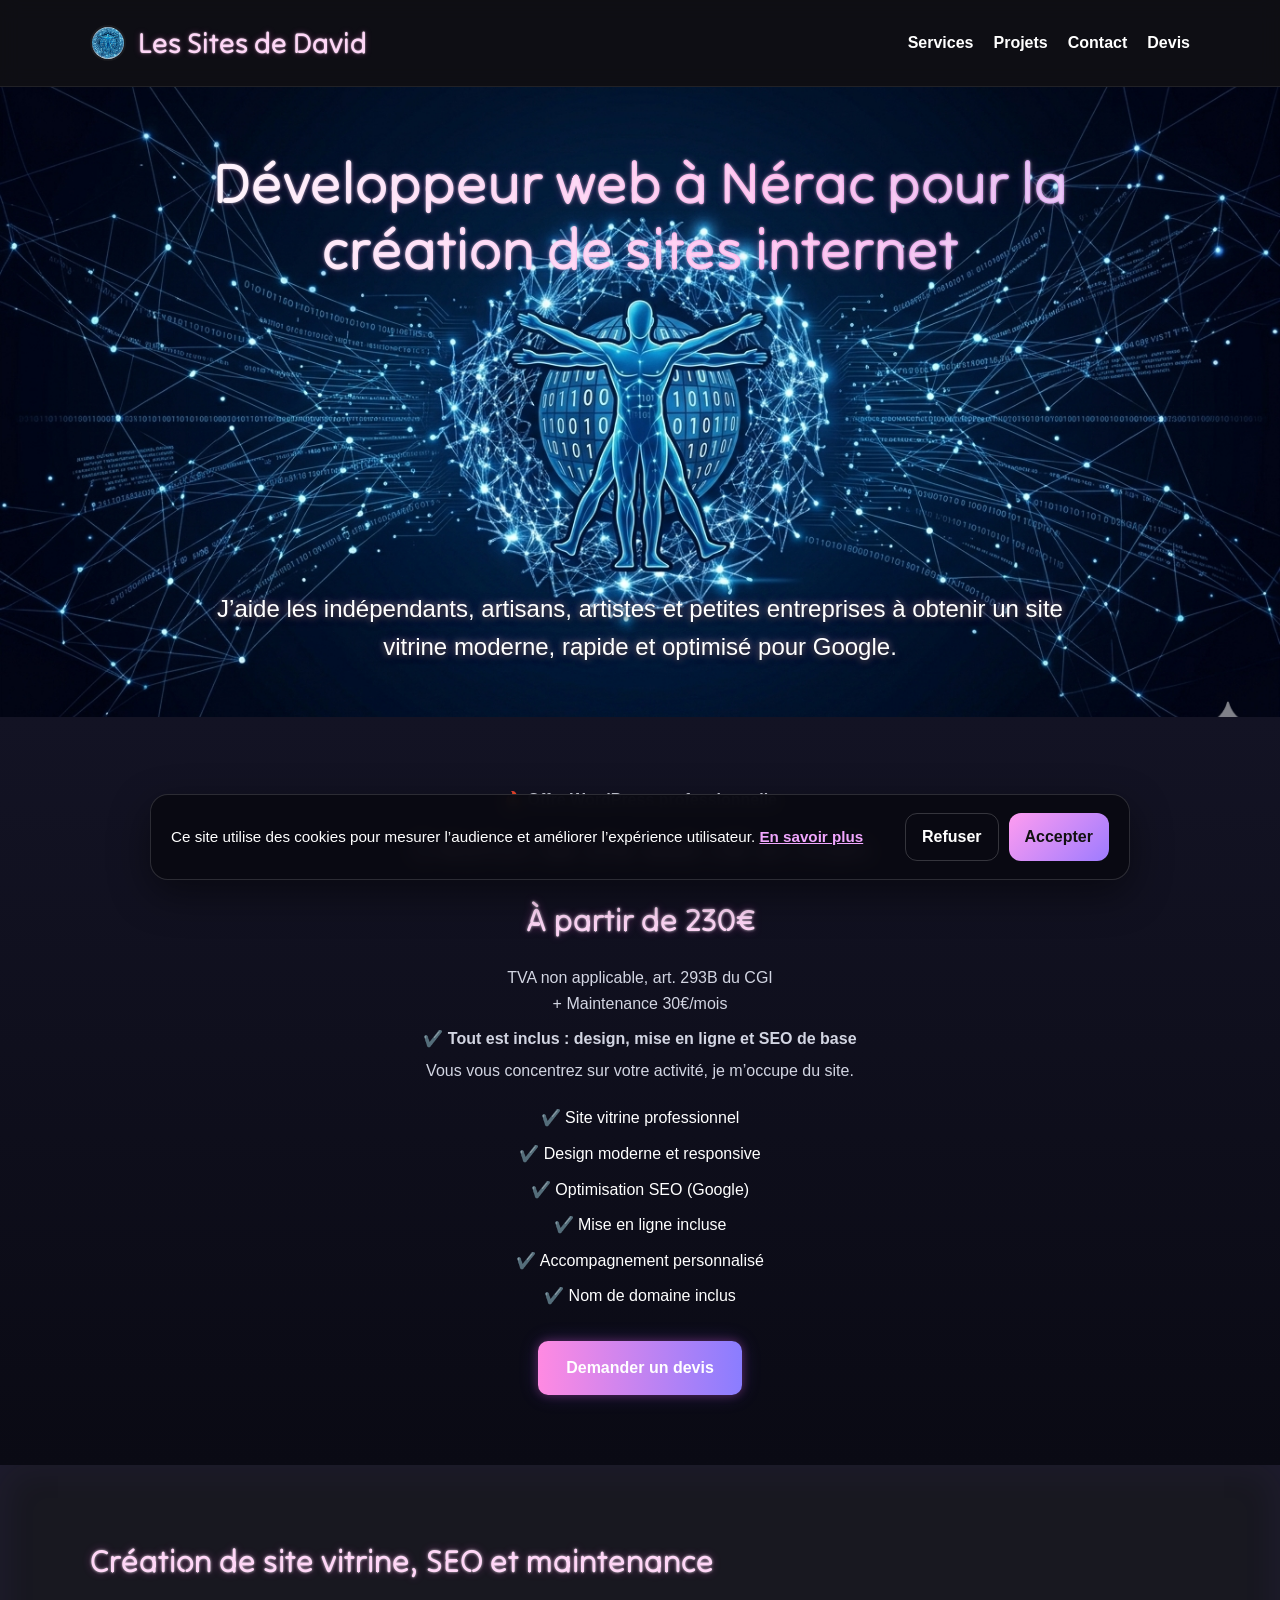
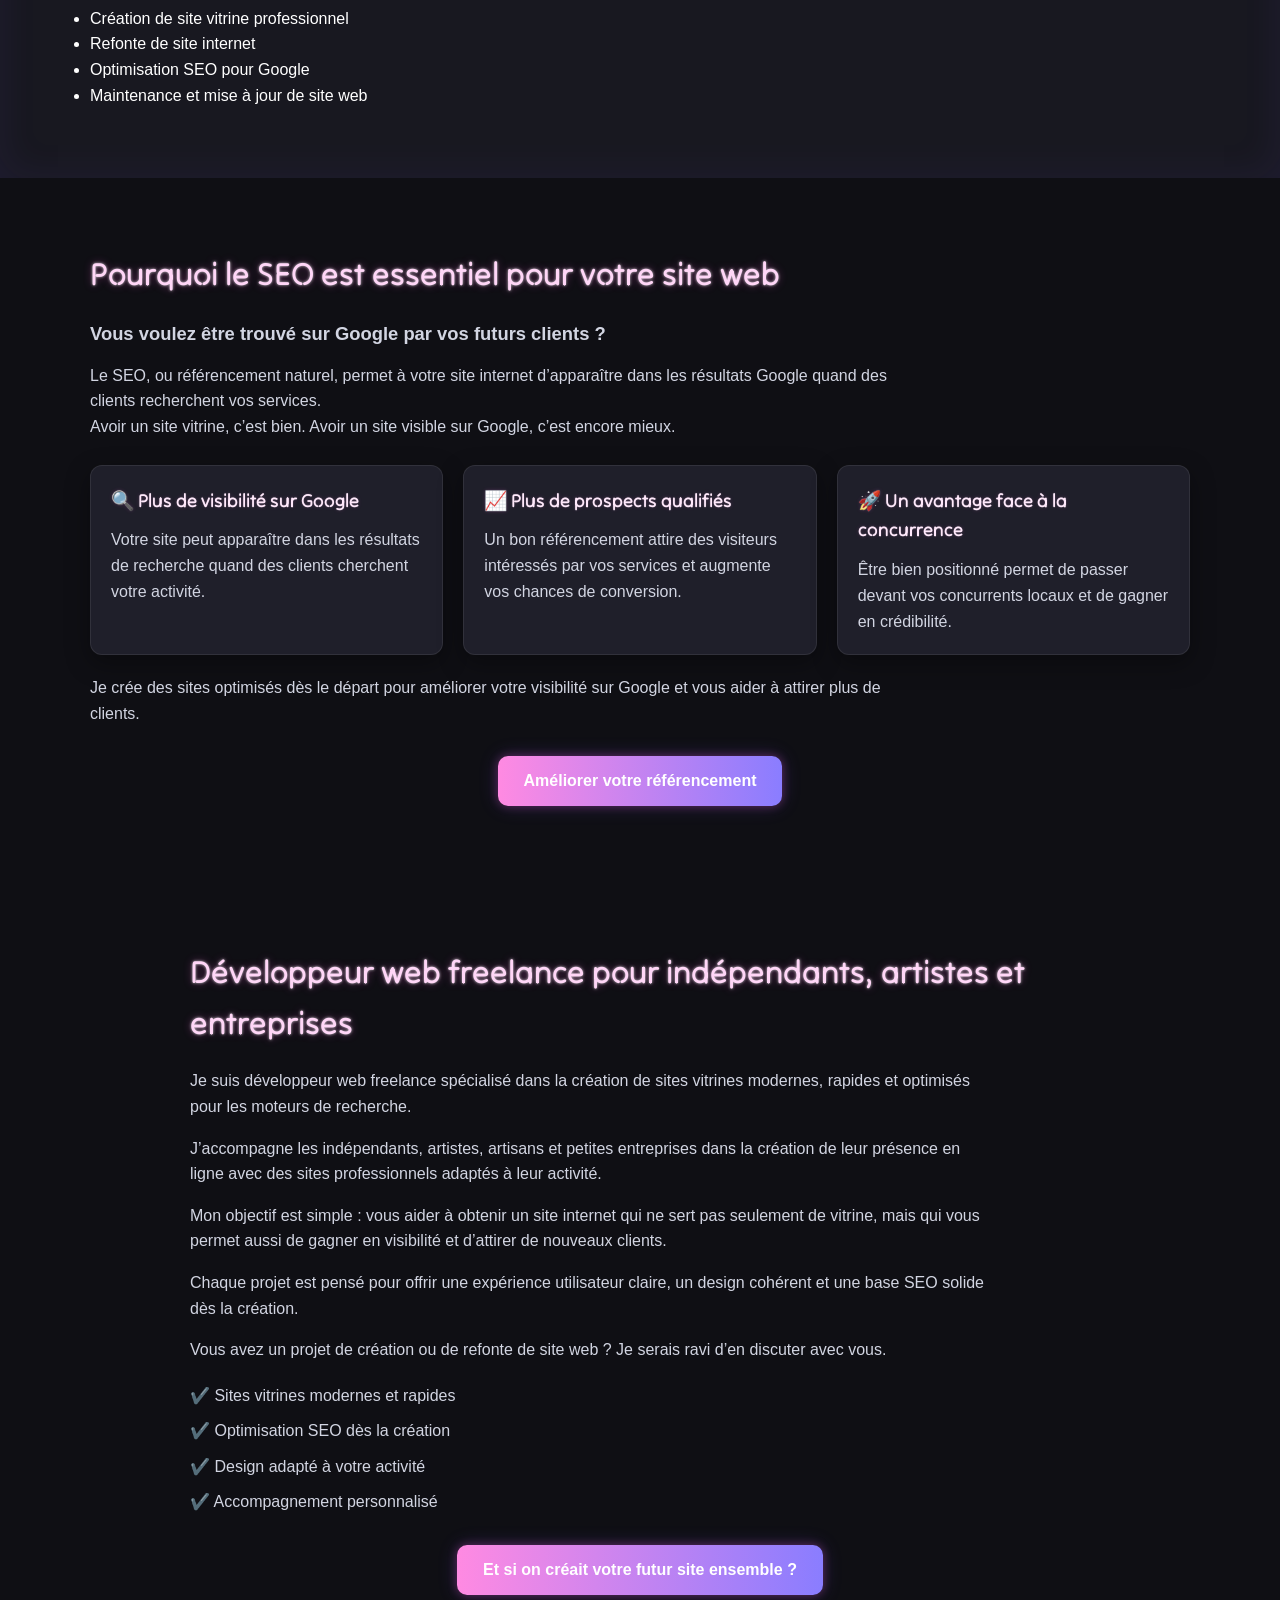
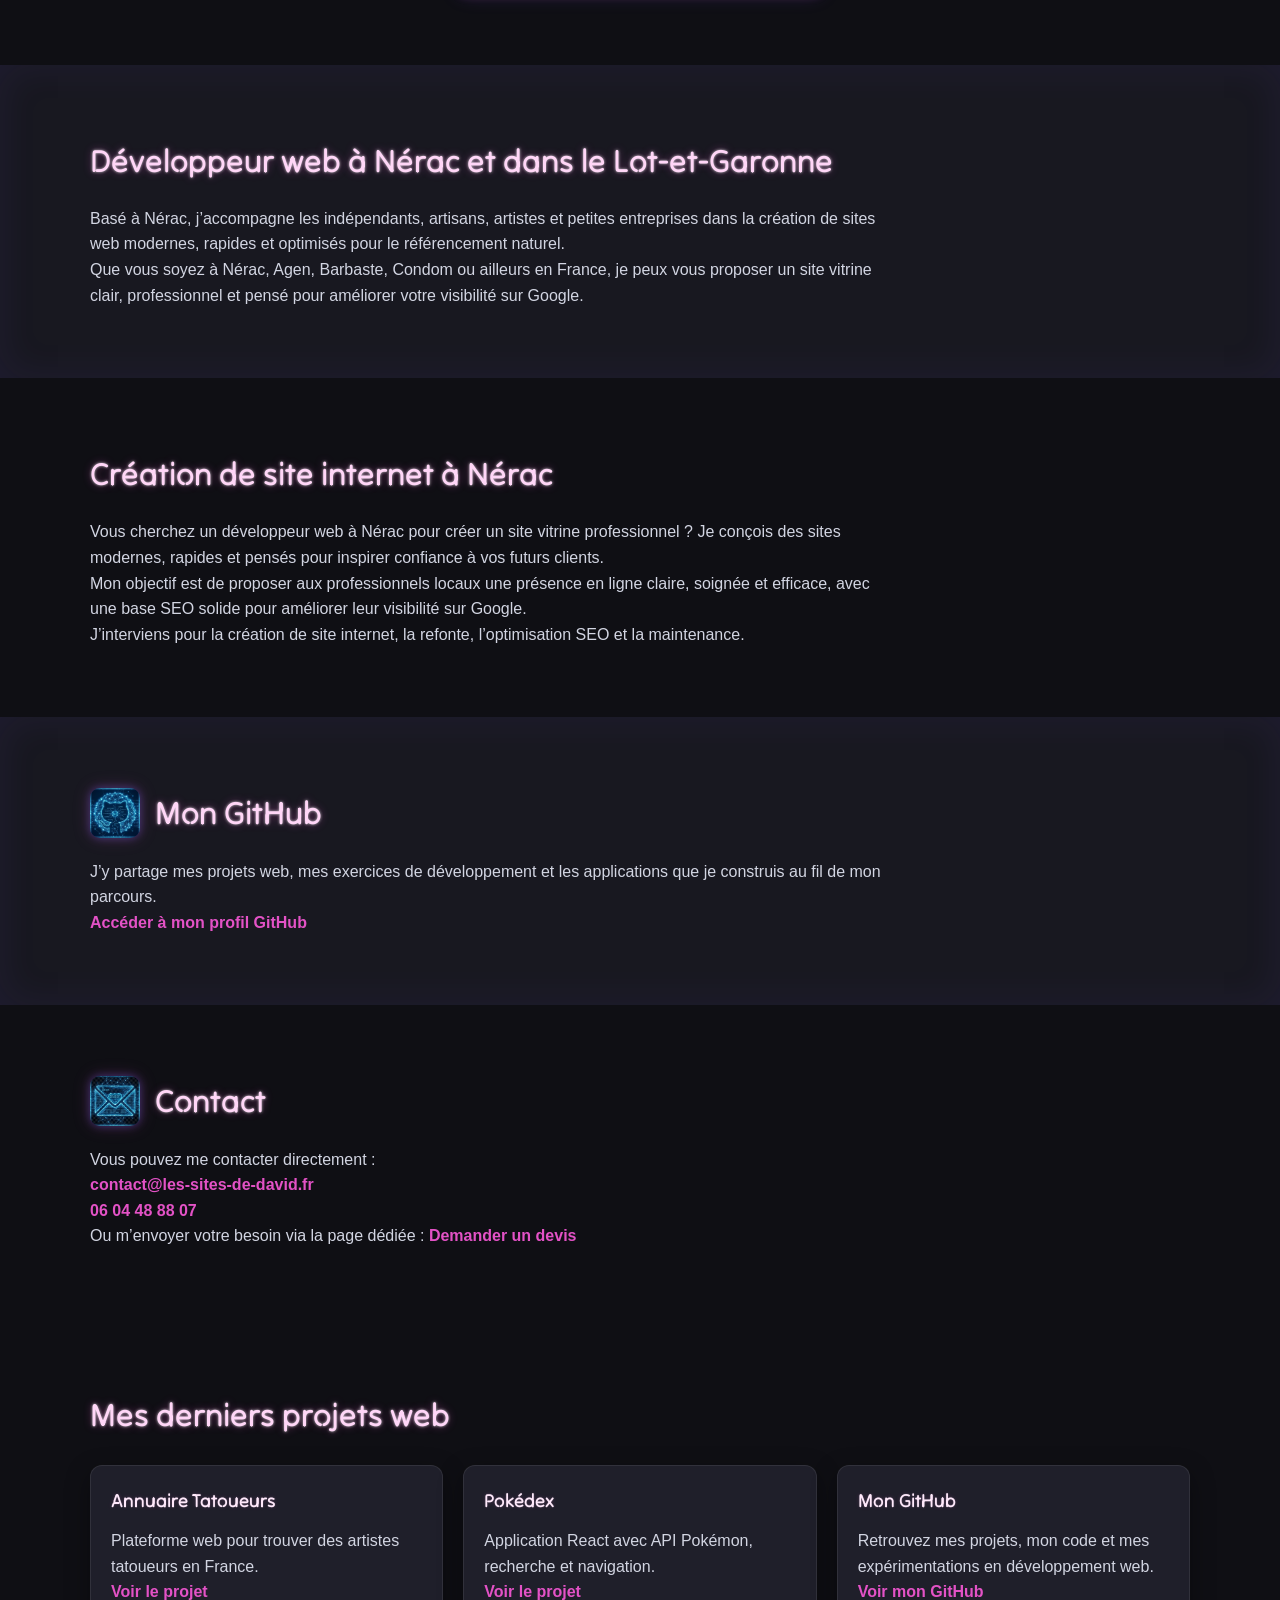
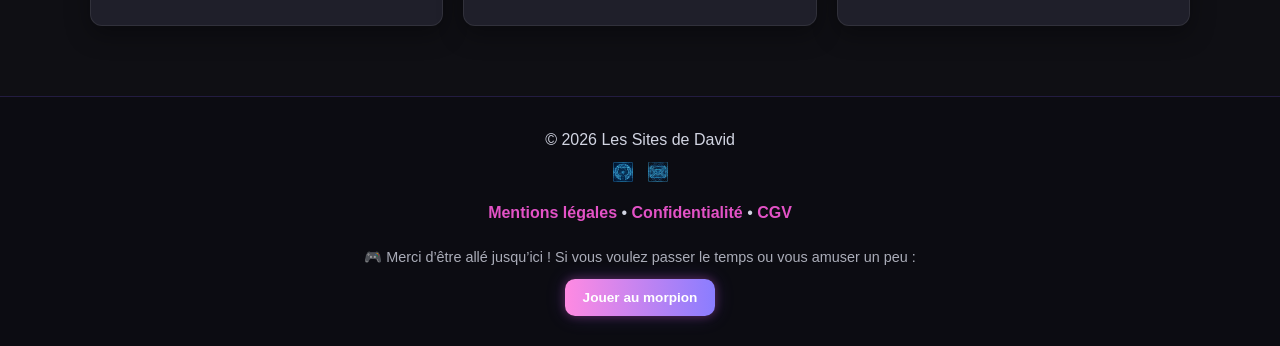
==== commit a88acfd8: "modif annonce" ====
--- a/index.html
+++ b/index.html
@@ -100,13 +100,9 @@
         Création de site web clé en main
       </h2>
 
-      <p class="offer-price">
-        À partir de <span>230€</span>
-      </p>
-
-      <p class="offer-sub">
-        + Maintenance 30€/mois
-      </p>
+     <h2>À partir de 230€</h2>
+      <p class="price-note">TVA non applicable, art. 293B du CGI</p>
+      <p>+ Maintenance 30€/mois</p>
 
       <p class="offer-highlight">
         ✔️ Tout est inclus : design, mise en ligne et SEO de base
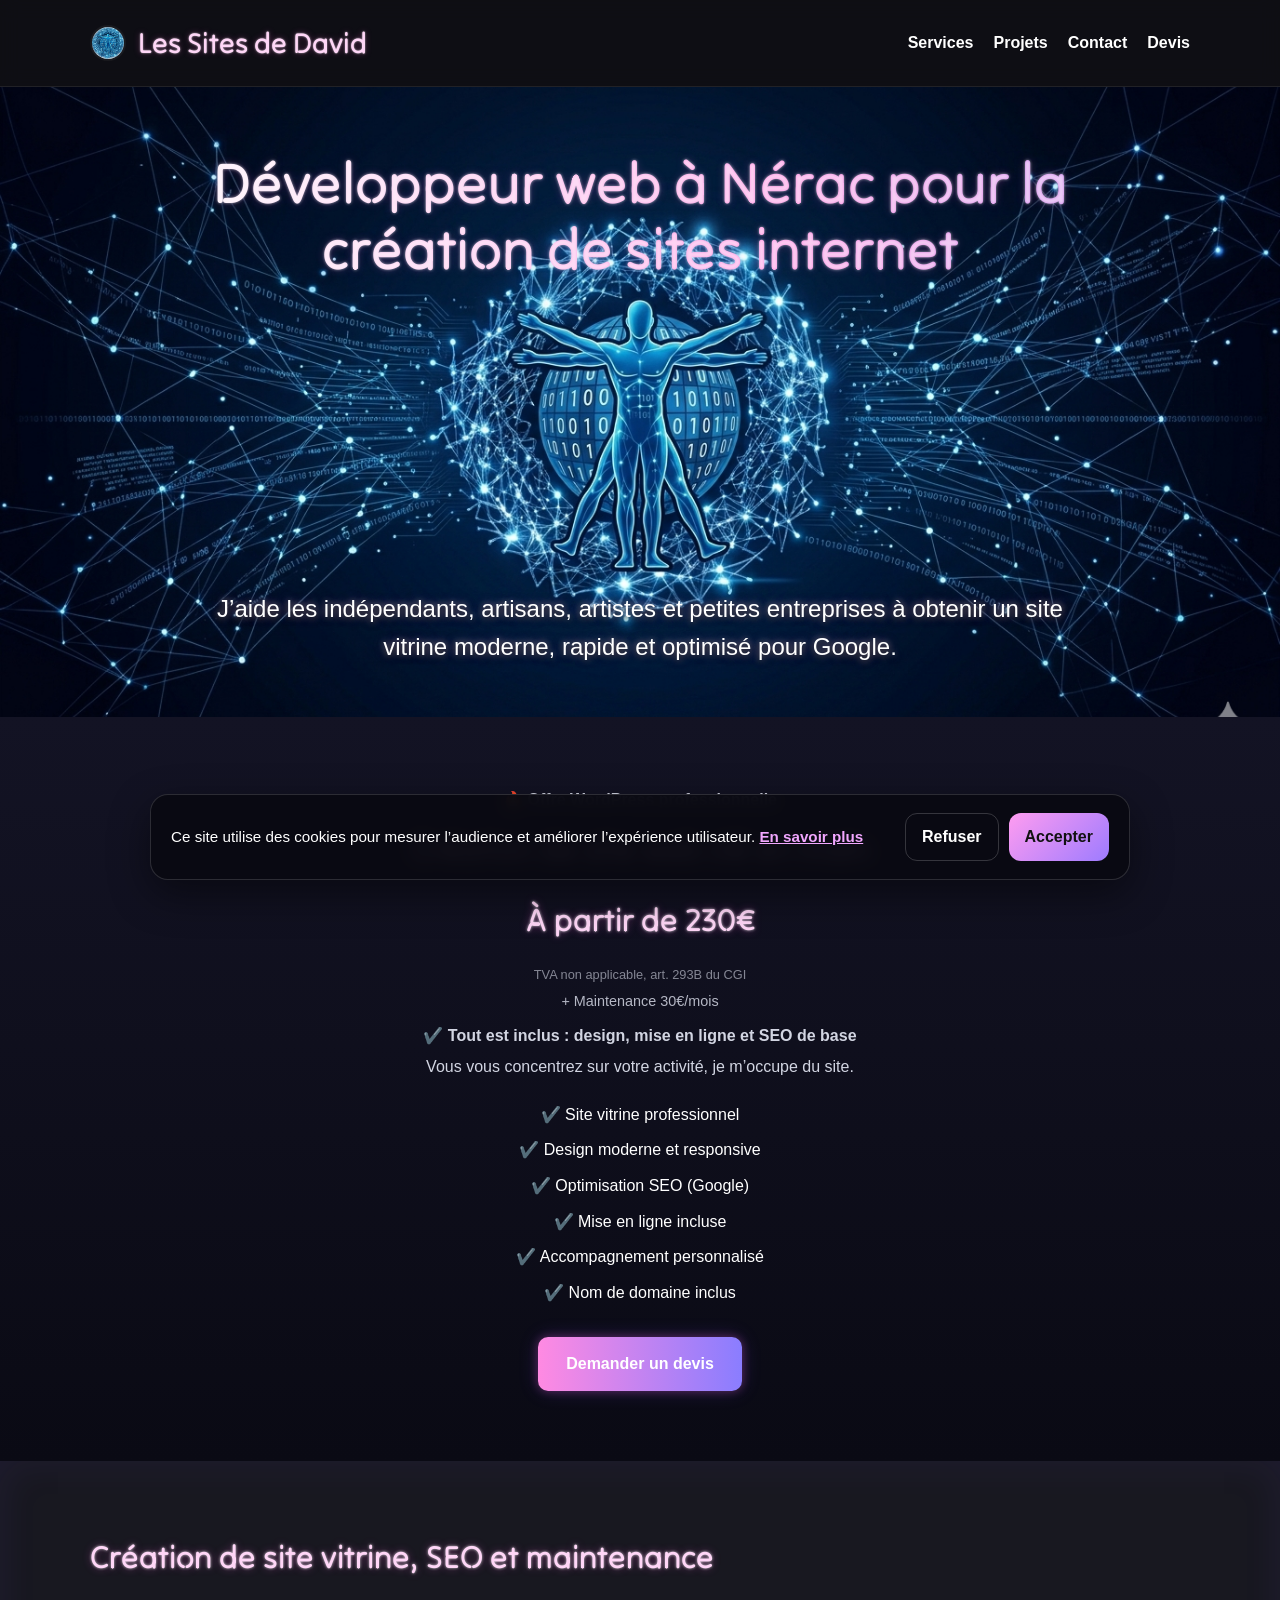
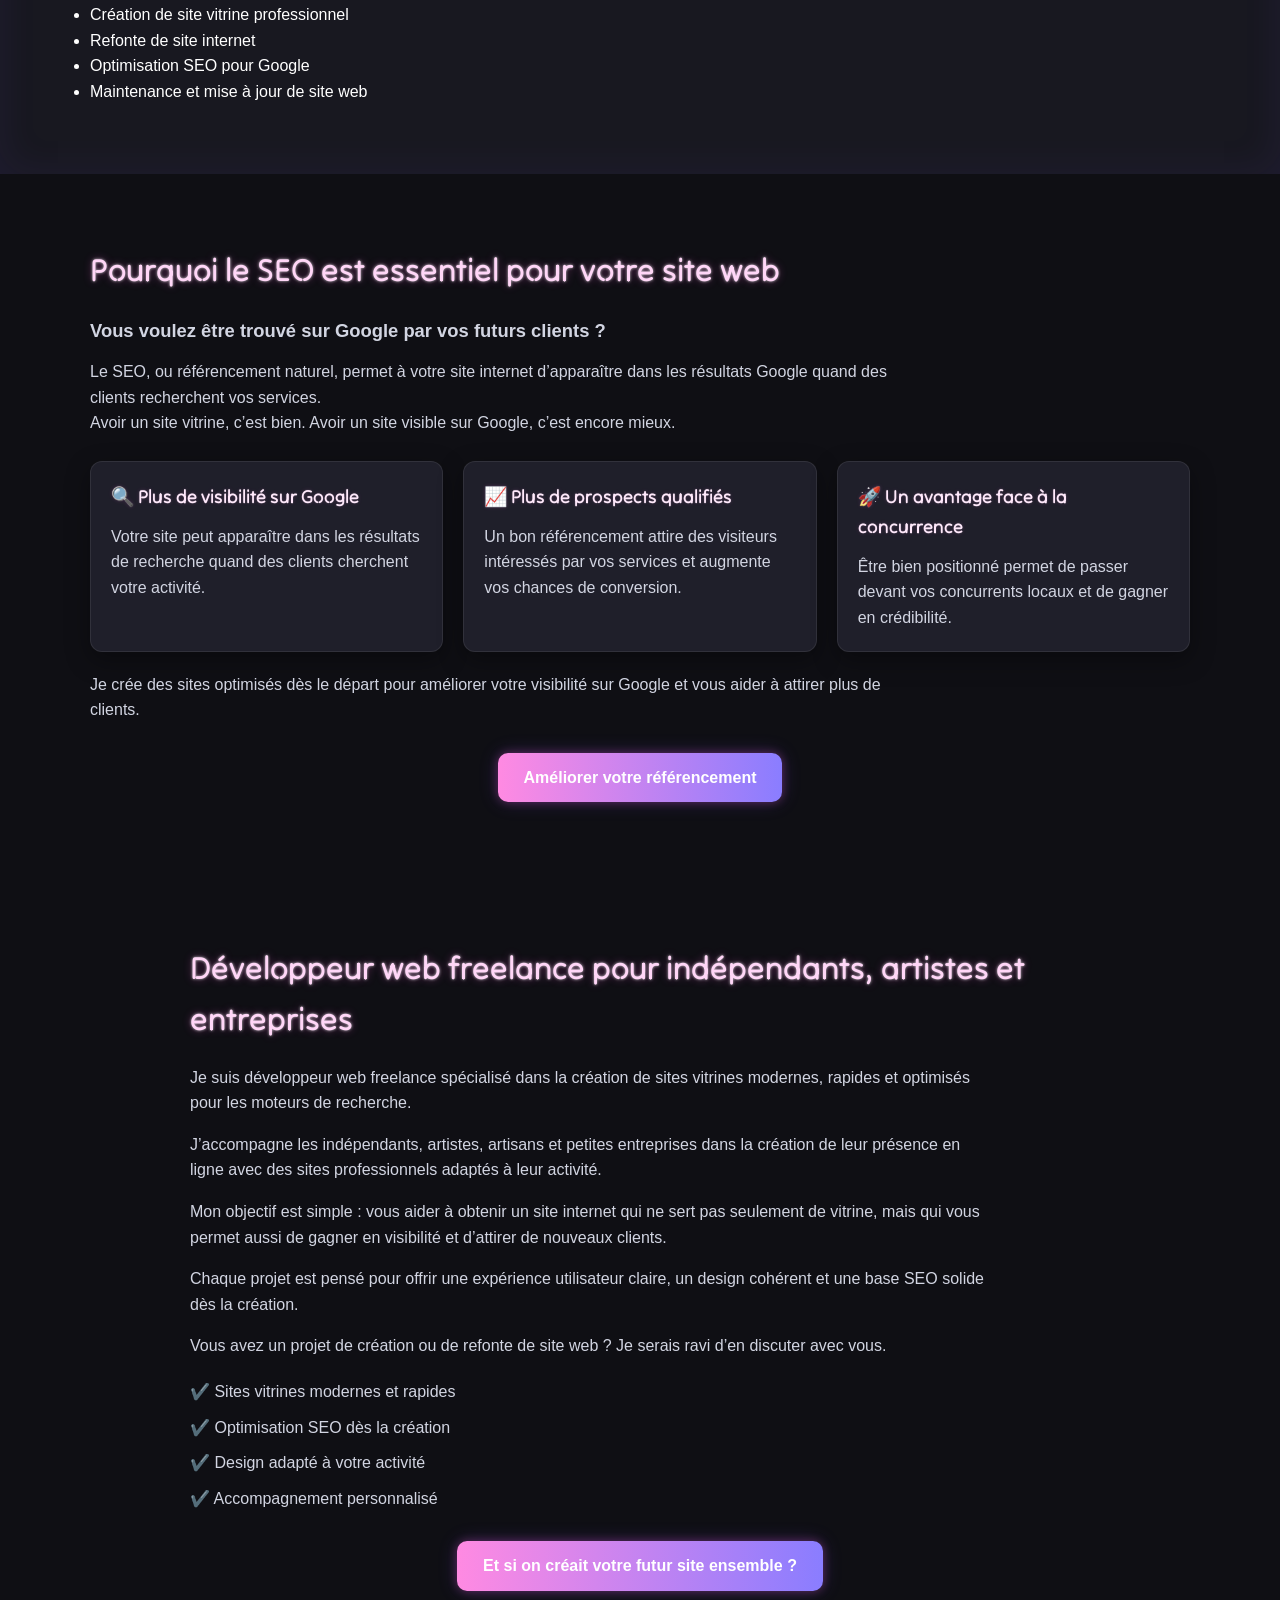
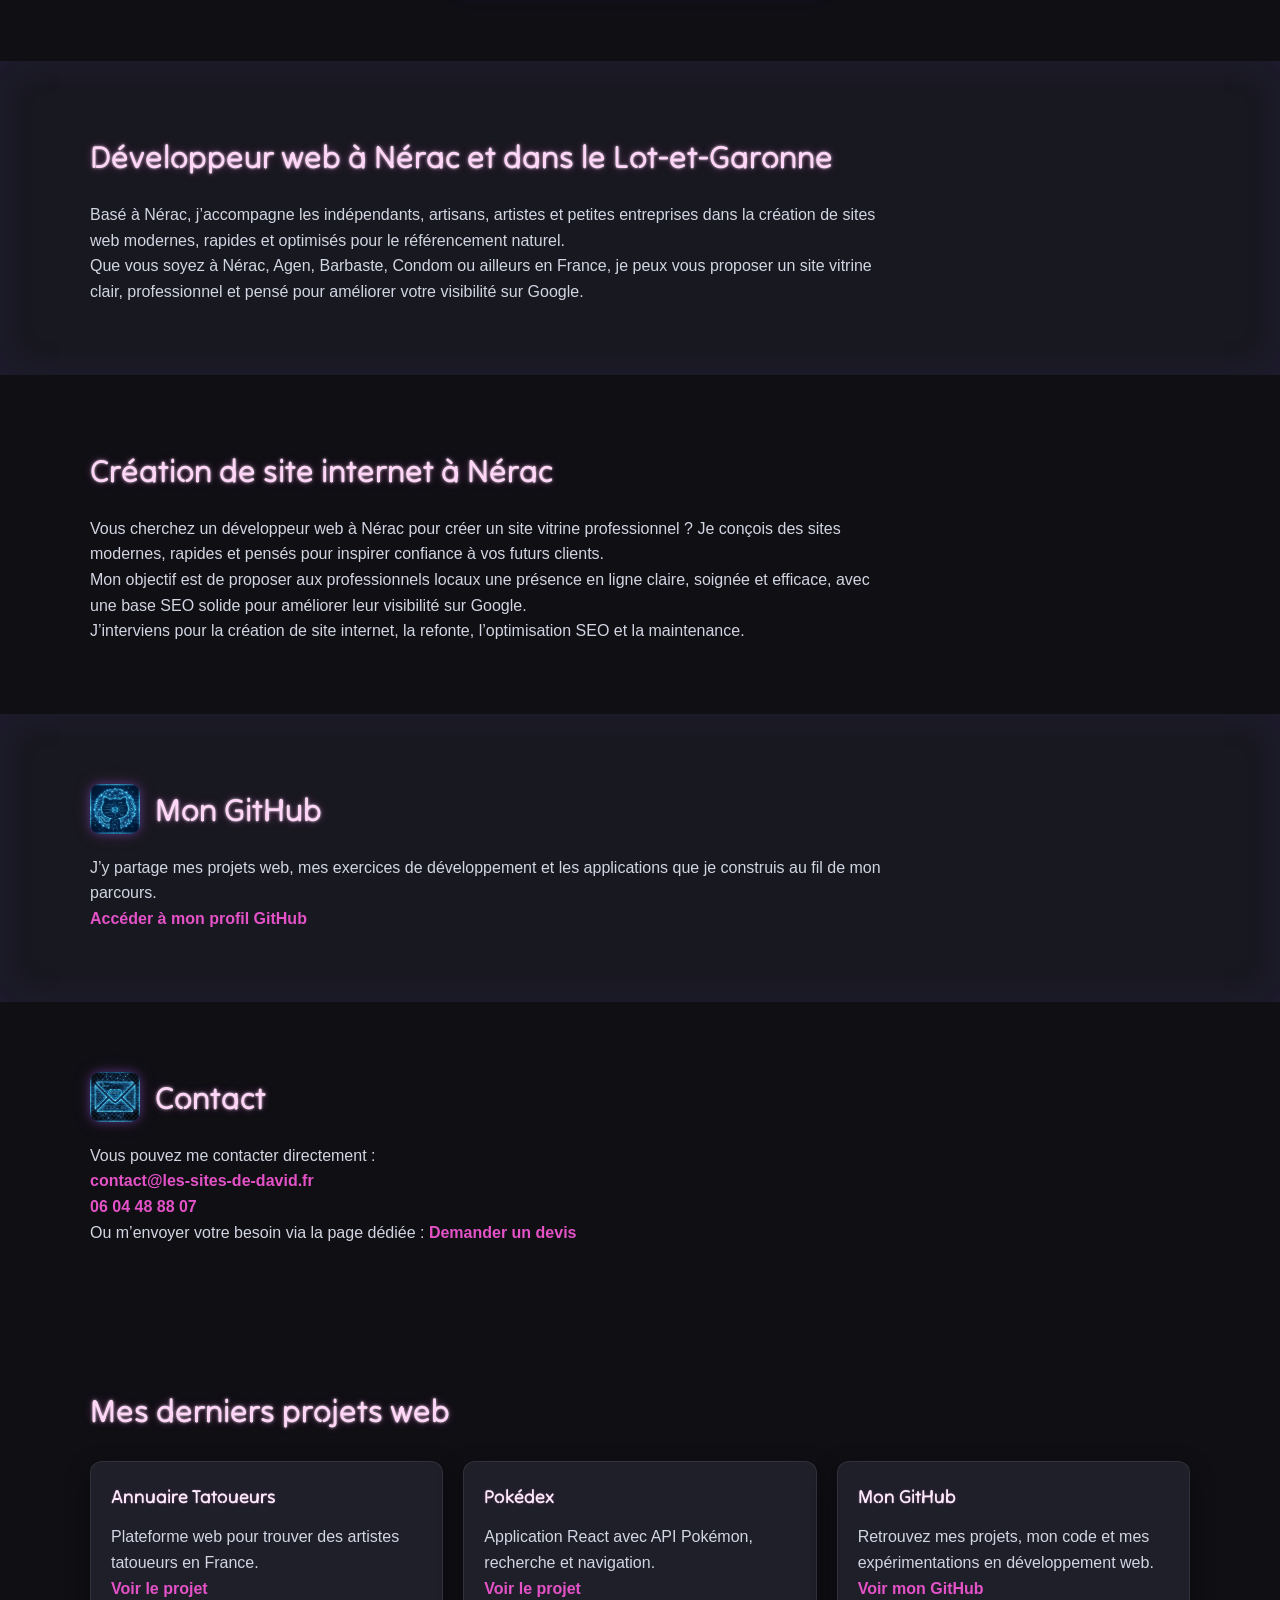
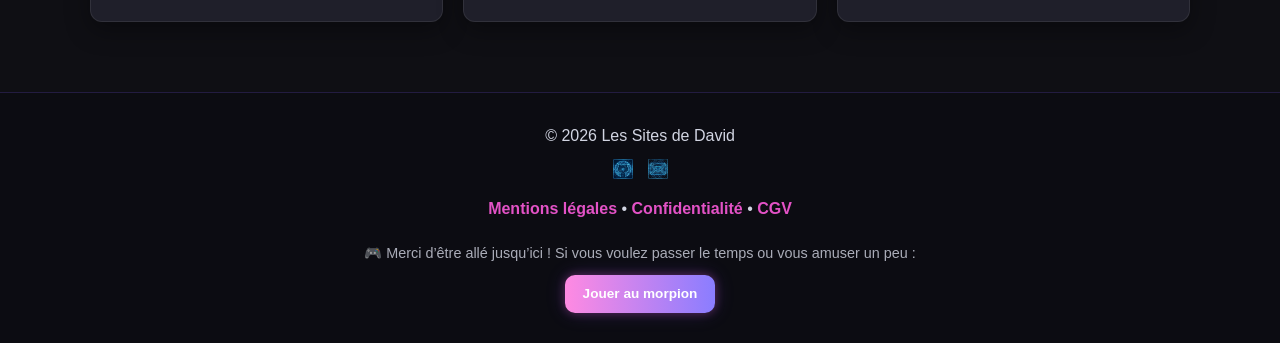
==== commit 9f8050f6: "modif annonce" ====
--- a/index.html
+++ b/index.html
@@ -102,8 +102,7 @@
 
      <h2>À partir de 230€</h2>
       <p class="price-note">TVA non applicable, art. 293B du CGI</p>
-      <p>+ Maintenance 30€/mois</p>
-
+      <p class="price-maintenance">+ Maintenance 30€/mois</p>
       <p class="offer-highlight">
         ✔️ Tout est inclus : design, mise en ligne et SEO de base
       </p>
--- a/style.css
+++ b/style.css
@@ -626,4 +626,15 @@
 .form-group select option {
   background: #ffffff;
   color: #000000;
+}
+.price-note {
+  font-size: 0.8rem;
+  opacity: 0.6;
+  margin-top: 5px;
+}
+
+.price-maintenance {
+  font-size: 0.9rem;
+  opacity: 0.85;
+  margin-top: 4px;
 }
